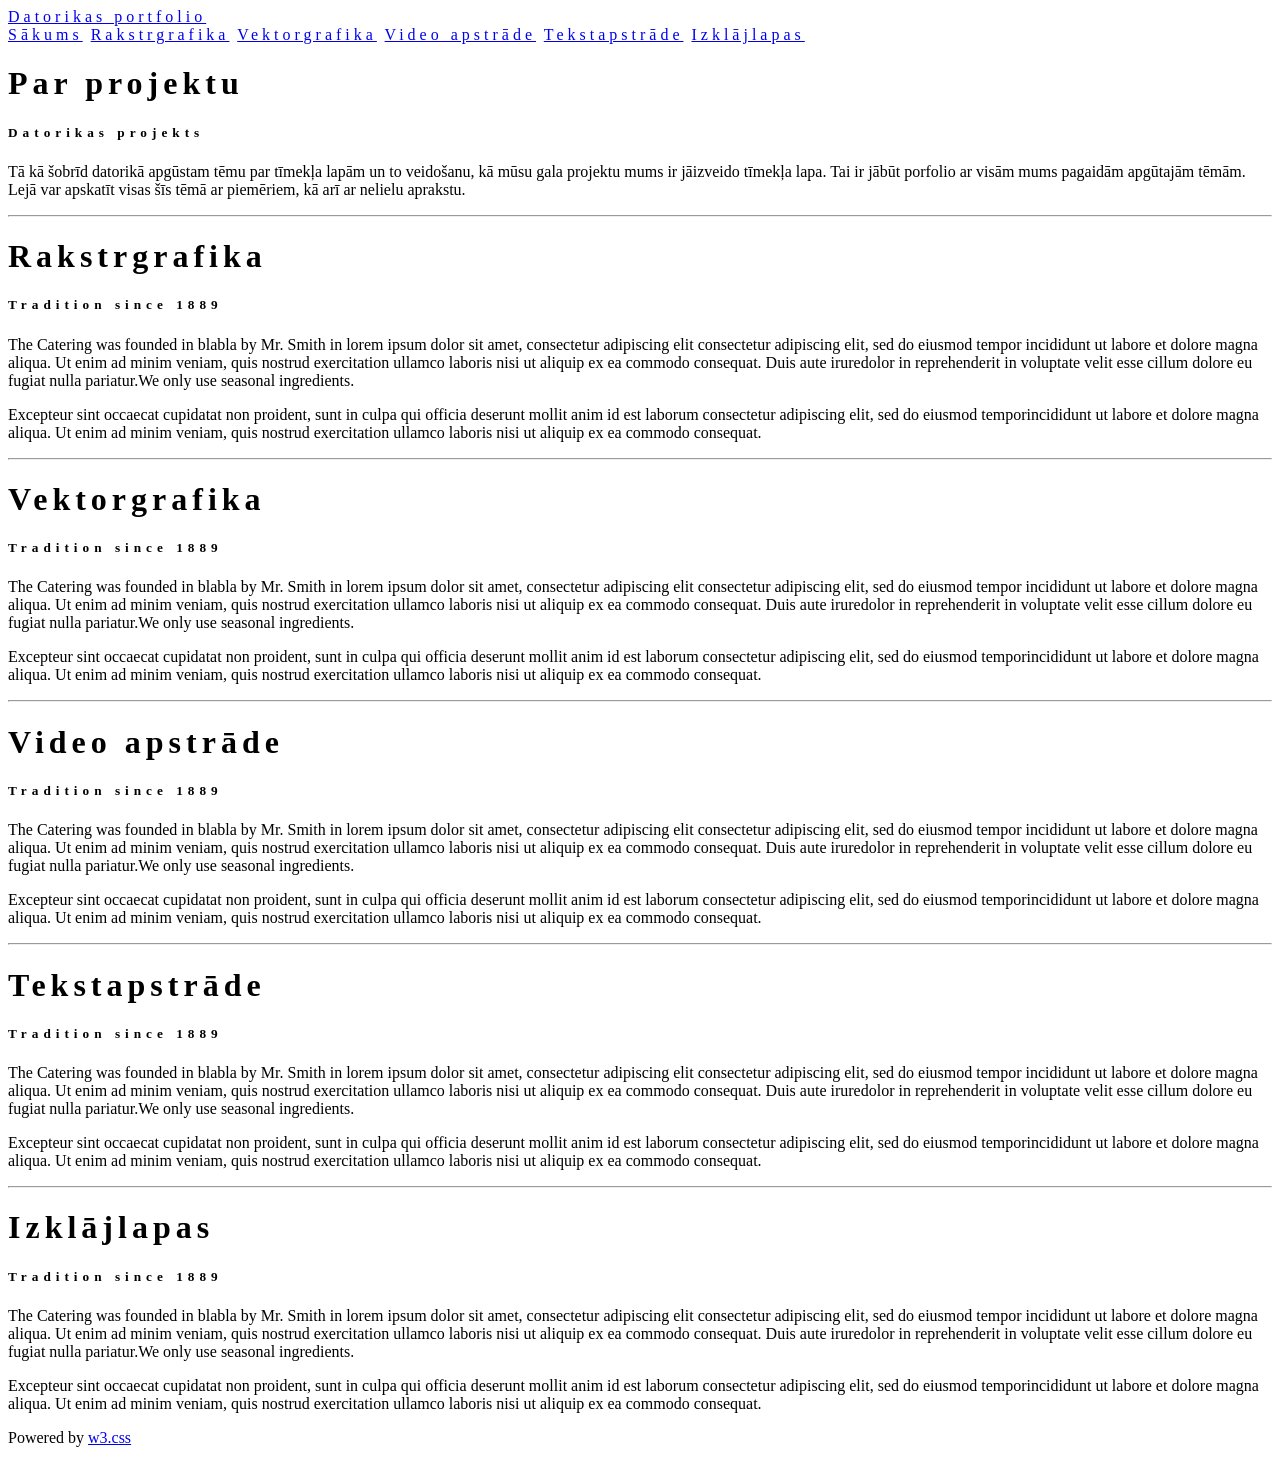
==== index.html @ 7ca9995e "" ====
<!DOCTYPE html>
<!--
Click nbfs://nbhost/SystemFileSystem/Templates/Licenses/license-default.txt to change this license
Click nbfs://nbhost/SystemFileSystem/Templates/Other/html.html to edit this template
-->
<html>
    <head>
        <title>Portfolio</title>
        <meta charset="UTF-8">
        <meta name="viewport" content="width=device-width, initial-scale=1.0">
        <style>
body {font-family: "Times New Roman", Georgia, Serif;}
h1, h2, h3, h4, h5, h6 {
  font-family: "Playfair Display";
  letter-spacing: 5px;
}
</style>

    </head>
    <body>
<!-- Navbar (sit on top) -->
<div class="w3-top">
  <div class="w3-bar w3-white w3-padding w3-card" style="letter-spacing:4px;">
    <a href="#home" class="w3-bar-item w3-button">Datorikas portfolio</a>
    <!-- Right-sided navbar links. Hide them on small screens -->
    <div class="w3-right w3-hide-small">
      <a href="#home" class="w3-bar-item w3-button">Sākums</a>
      <a href="#rakst" class="w3-bar-item w3-button">Rakstrgrafika</a>
      <a href="#vekt" class="w3-bar-item w3-button">Vektorgrafika</a>
      <a href="#video" class="w3-bar-item w3-button">Video apstrāde</a>
      <a href="#tekst" class="w3-bar-item w3-button">Tekstapstrāde</a>
      <a href="#izklaj" class="w3-bar-item w3-button">Izklājlapas</a>
    </div>
  </div>
</div>

<!-- Header -->
<header class="w3-display-container w3-content w3-wide" style="max-width:1600px;min-width:500px" id="home">
  <a class="w3-image" href="bildes/titulbilde.webp" alt="titulbilde" width="1600" height="800"></a>
  <div class="w3-display-bottomleft w3-padding-large w3-opacity">
  </div>
</header>

<!-- Sākuma content -->
<div class="w3-row w3-padding-64" id="home">
    </div><div class="w3-col m6 w3-padding-large">
      <h1 class="w3-center">Par projektu</h1>
      <h5 class="w3-center">Datorikas projekts</h5>
      <p class="w3-large">Tā kā šobrīd datorikā apgūstam tēmu par tīmekļa lapām un to veidošanu, kā mūsu gala projektu mums ir jāizveido tīmekļa lapa. Tai ir jābūt porfolio ar visām mums pagaidām apgūtajām tēmām. Lejā var apskatīt visas šīs tēmā ar piemēriem, kā arī ar nelielu aprakstu.</p>
    </div>
  <hr>
  
  <!-- Rakstrgrafikas Section -->
  <div class="w3-row w3-padding-64" id="rakst">
    </div><div class="w3-col m6 w3-padding-large">
      <h1 class="w3-center">Rakstrgrafika</h1>
      <h5 class="w3-center">Tradition since 1889</h5>
      <p class="w3-large">The Catering was founded in blabla by Mr. Smith in lorem ipsum dolor sit amet, consectetur adipiscing elit consectetur adipiscing elit, sed do eiusmod tempor incididunt ut labore et dolore magna aliqua. Ut enim ad minim veniam, quis nostrud exercitation ullamco laboris nisi ut aliquip ex ea commodo consequat. Duis aute iruredolor in reprehenderit in voluptate velit esse cillum dolore eu fugiat nulla pariatur.We only use <span class="w3-tag w3-light-grey">seasonal</span> ingredients.</p>
      <p class="w3-large w3-text-grey w3-hide-medium">Excepteur sint occaecat cupidatat non proident, sunt in culpa qui officia deserunt mollit anim id est laborum consectetur adipiscing elit, sed do eiusmod temporincididunt ut labore et dolore magna aliqua. Ut enim ad minim veniam, quis nostrud exercitation ullamco laboris nisi ut aliquip ex ea commodo consequat.</p>
    </div>
  </div>

  <hr>

  <!-- Vektorgrafikas Section -->
  <div class="w3-container w3-padding-64" id="vekt">
    </div><div class="w3-col m6 w3-padding-large">
      <h1 class="w3-center">Vektorgrafika</h1>
      <h5 class="w3-center">Tradition since 1889</h5>
      <p class="w3-large">The Catering was founded in blabla by Mr. Smith in lorem ipsum dolor sit amet, consectetur adipiscing elit consectetur adipiscing elit, sed do eiusmod tempor incididunt ut labore et dolore magna aliqua. Ut enim ad minim veniam, quis nostrud exercitation ullamco laboris nisi ut aliquip ex ea commodo consequat. Duis aute iruredolor in reprehenderit in voluptate velit esse cillum dolore eu fugiat nulla pariatur.We only use <span class="w3-tag w3-light-grey">seasonal</span> ingredients.</p>
      <p class="w3-large w3-text-grey w3-hide-medium">Excepteur sint occaecat cupidatat non proident, sunt in culpa qui officia deserunt mollit anim id est laborum consectetur adipiscing elit, sed do eiusmod temporincididunt ut labore et dolore magna aliqua. Ut enim ad minim veniam, quis nostrud exercitation ullamco laboris nisi ut aliquip ex ea commodo consequat.</p>
    </div>
  </div>
    <hr>

  
  <!-- Video apstrādes Section -->
  <div class="w3-container w3-padding-64" id="video">
    </div><div class="w3-col m6 w3-padding-large">
      <h1 class="w3-center">Video apstrāde</h1>
      <h5 class="w3-center">Tradition since 1889</h5>
      <p class="w3-large">The Catering was founded in blabla by Mr. Smith in lorem ipsum dolor sit amet, consectetur adipiscing elit consectetur adipiscing elit, sed do eiusmod tempor incididunt ut labore et dolore magna aliqua. Ut enim ad minim veniam, quis nostrud exercitation ullamco laboris nisi ut aliquip ex ea commodo consequat. Duis aute iruredolor in reprehenderit in voluptate velit esse cillum dolore eu fugiat nulla pariatur.We only use <span class="w3-tag w3-light-grey">seasonal</span> ingredients.</p>
      <p class="w3-large w3-text-grey w3-hide-medium">Excepteur sint occaecat cupidatat non proident, sunt in culpa qui officia deserunt mollit anim id est laborum consectetur adipiscing elit, sed do eiusmod temporincididunt ut labore et dolore magna aliqua. Ut enim ad minim veniam, quis nostrud exercitation ullamco laboris nisi ut aliquip ex ea commodo consequat.</p>
    </div>
  </div>
    <hr>

  
  <!-- Tekstapstrādes Section -->
  <div class="w3-container w3-padding-64" id="tekst">
    </div><div class="w3-col m6 w3-padding-large">
      <h1 class="w3-center">Tekstapstrāde</h1>
      <h5 class="w3-center">Tradition since 1889</h5>
      <p class="w3-large">The Catering was founded in blabla by Mr. Smith in lorem ipsum dolor sit amet, consectetur adipiscing elit consectetur adipiscing elit, sed do eiusmod tempor incididunt ut labore et dolore magna aliqua. Ut enim ad minim veniam, quis nostrud exercitation ullamco laboris nisi ut aliquip ex ea commodo consequat. Duis aute iruredolor in reprehenderit in voluptate velit esse cillum dolore eu fugiat nulla pariatur.We only use <span class="w3-tag w3-light-grey">seasonal</span> ingredients.</p>
      <p class="w3-large w3-text-grey w3-hide-medium">Excepteur sint occaecat cupidatat non proident, sunt in culpa qui officia deserunt mollit anim id est laborum consectetur adipiscing elit, sed do eiusmod temporincididunt ut labore et dolore magna aliqua. Ut enim ad minim veniam, quis nostrud exercitation ullamco laboris nisi ut aliquip ex ea commodo consequat.</p>
    </div>
  </div>
    <hr>

  
  <!-- Izklājlapas Section -->
  <div class="w3-container w3-padding-64" id="izklaj">
    </div><div class="w3-col m6 w3-padding-large">
      <h1 class="w3-center">Izklājlapas</h1>
      <h5 class="w3-center">Tradition since 1889</h5>
      <p class="w3-large">The Catering was founded in blabla by Mr. Smith in lorem ipsum dolor sit amet, consectetur adipiscing elit consectetur adipiscing elit, sed do eiusmod tempor incididunt ut labore et dolore magna aliqua. Ut enim ad minim veniam, quis nostrud exercitation ullamco laboris nisi ut aliquip ex ea commodo consequat. Duis aute iruredolor in reprehenderit in voluptate velit esse cillum dolore eu fugiat nulla pariatur.We only use <span class="w3-tag w3-light-grey">seasonal</span> ingredients.</p>
      <p class="w3-large w3-text-grey w3-hide-medium">Excepteur sint occaecat cupidatat non proident, sunt in culpa qui officia deserunt mollit anim id est laborum consectetur adipiscing elit, sed do eiusmod temporincididunt ut labore et dolore magna aliqua. Ut enim ad minim veniam, quis nostrud exercitation ullamco laboris nisi ut aliquip ex ea commodo consequat.</p>
    </div>
  </div>
  
<!-- End page content -->
</div>

<!-- Footer -->
<footer class="w3-center w3-light-grey w3-padding-32">
  <p>Powered by <a href="https://www.w3schools.com/w3css/default.asp" title="W3.CSS" target="_blank" class="w3-hover-text-green">w3.css</a></p>
</footer>
    </body>
</html>
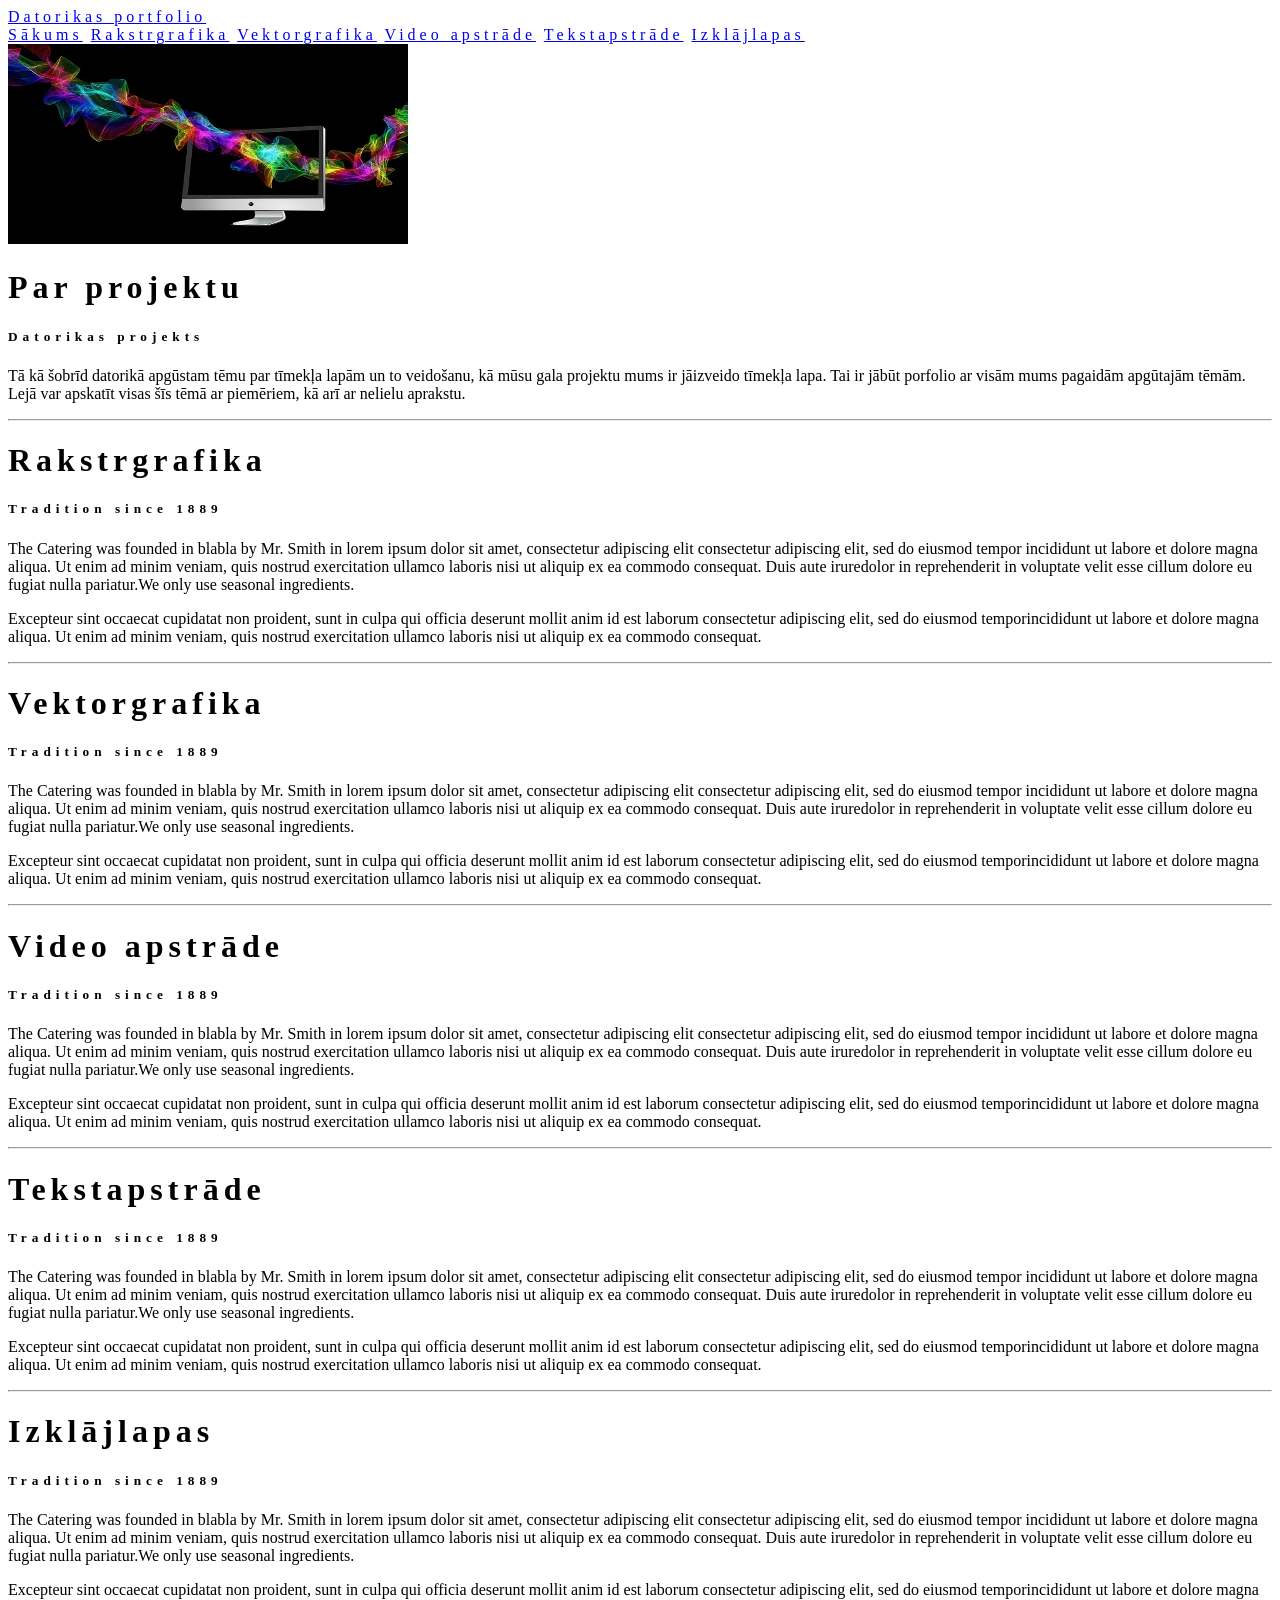
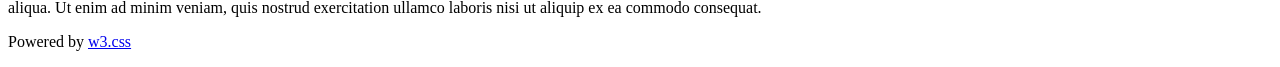
==== commit 87ce4c7f: "Update index.html" ====
--- a/index.html
+++ b/index.html
@@ -36,7 +36,7 @@
 
 <!-- Header -->
 <header class="w3-display-container w3-content w3-wide" style="max-width:1600px;min-width:500px" id="home">
-  <a class="w3-image" href="bildes/titulbilde.webp" alt="titulbilde" width="1600" height="800"></a>
+  <img class="w3-image" src="bildes/titulbilde.webp" alt="titulbilde" width="400" height="200">
   <div class="w3-display-bottomleft w3-padding-large w3-opacity">
   </div>
 </header>
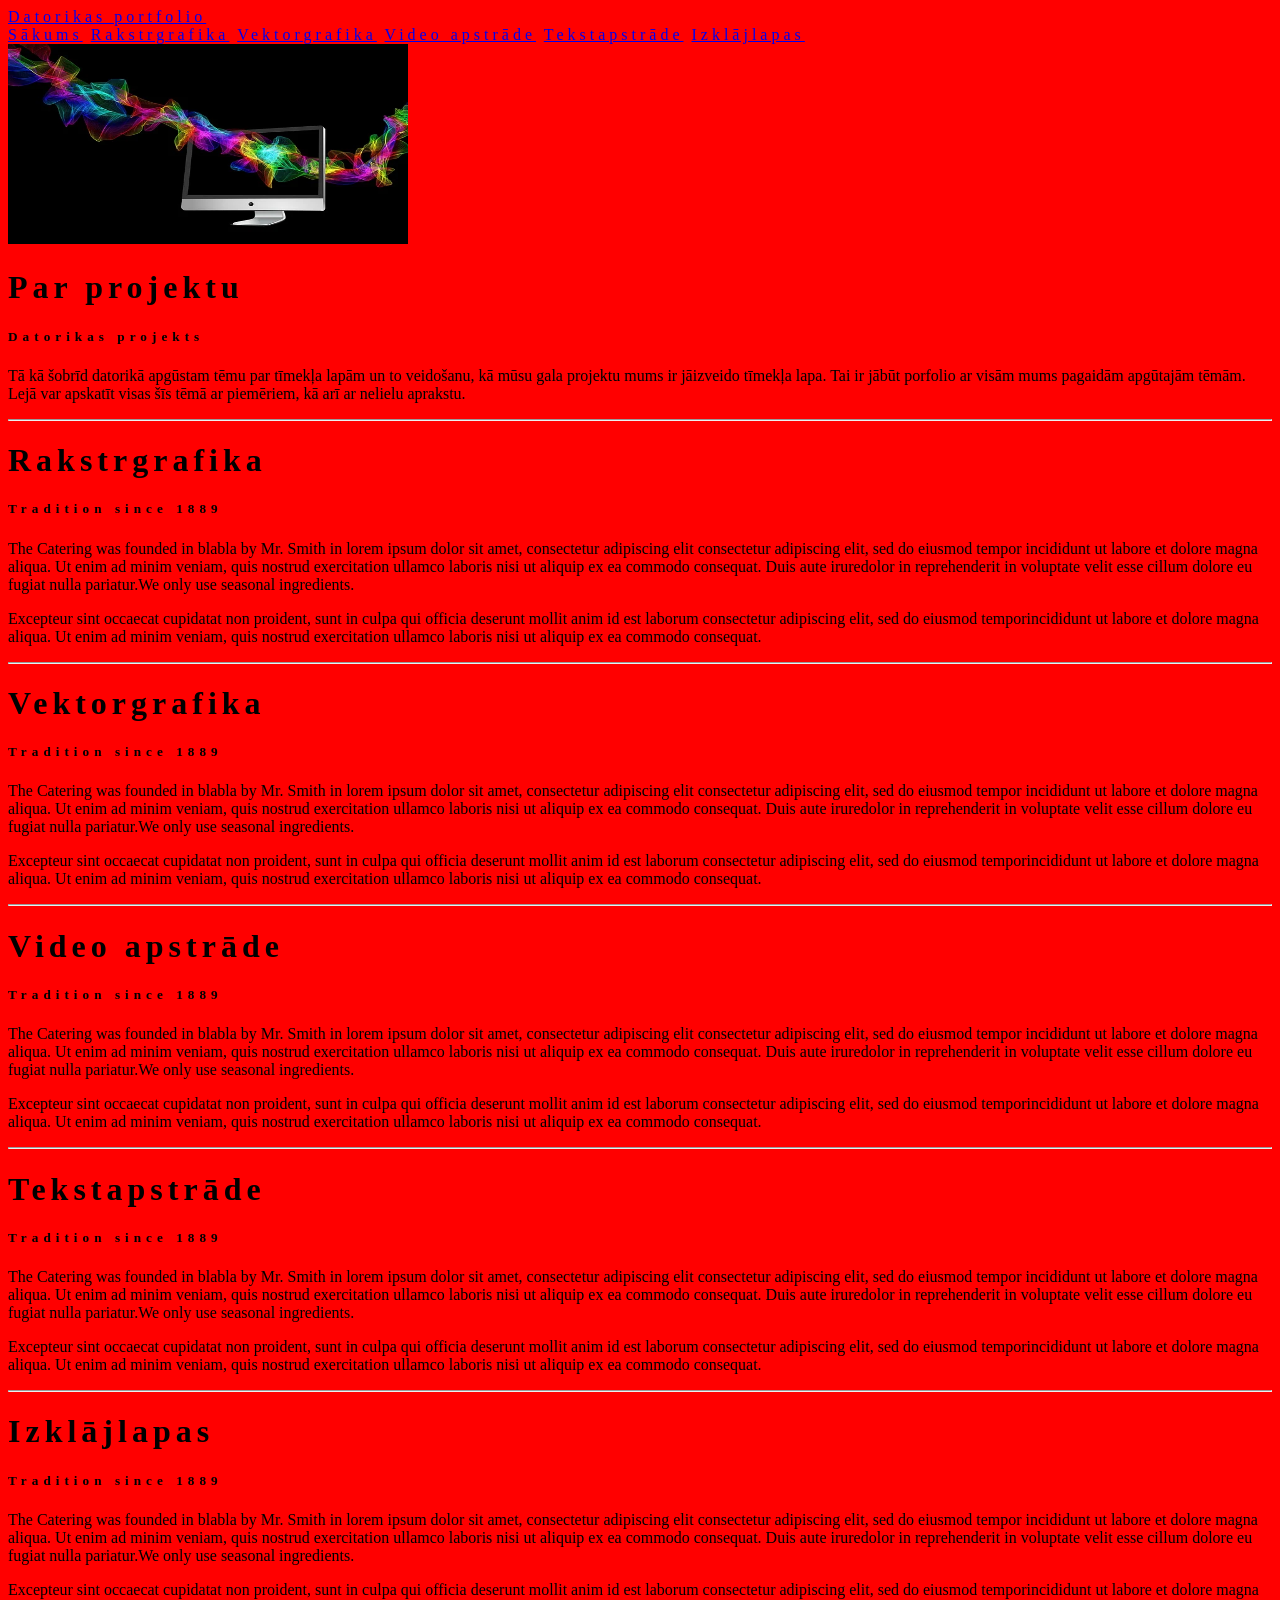
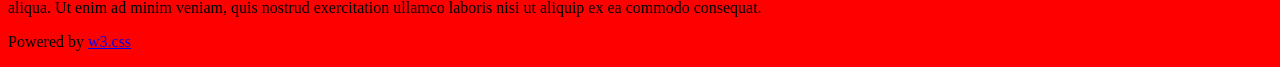
==== commit efe268a8: "Update index.html" ====
--- a/index.html
+++ b/index.html
@@ -8,6 +8,7 @@
         <title>Portfolio</title>
         <meta charset="UTF-8">
         <meta name="viewport" content="width=device-width, initial-scale=1.0">
+        <link rel="stylesheet" href="styles.css">
         <style>
 body {font-family: "Times New Roman", Georgia, Serif;}
 h1, h2, h3, h4, h5, h6 {
--- a/styles.css
+++ b/styles.css
@@ -0,0 +1,3 @@
+body {
+  background: red;
+}
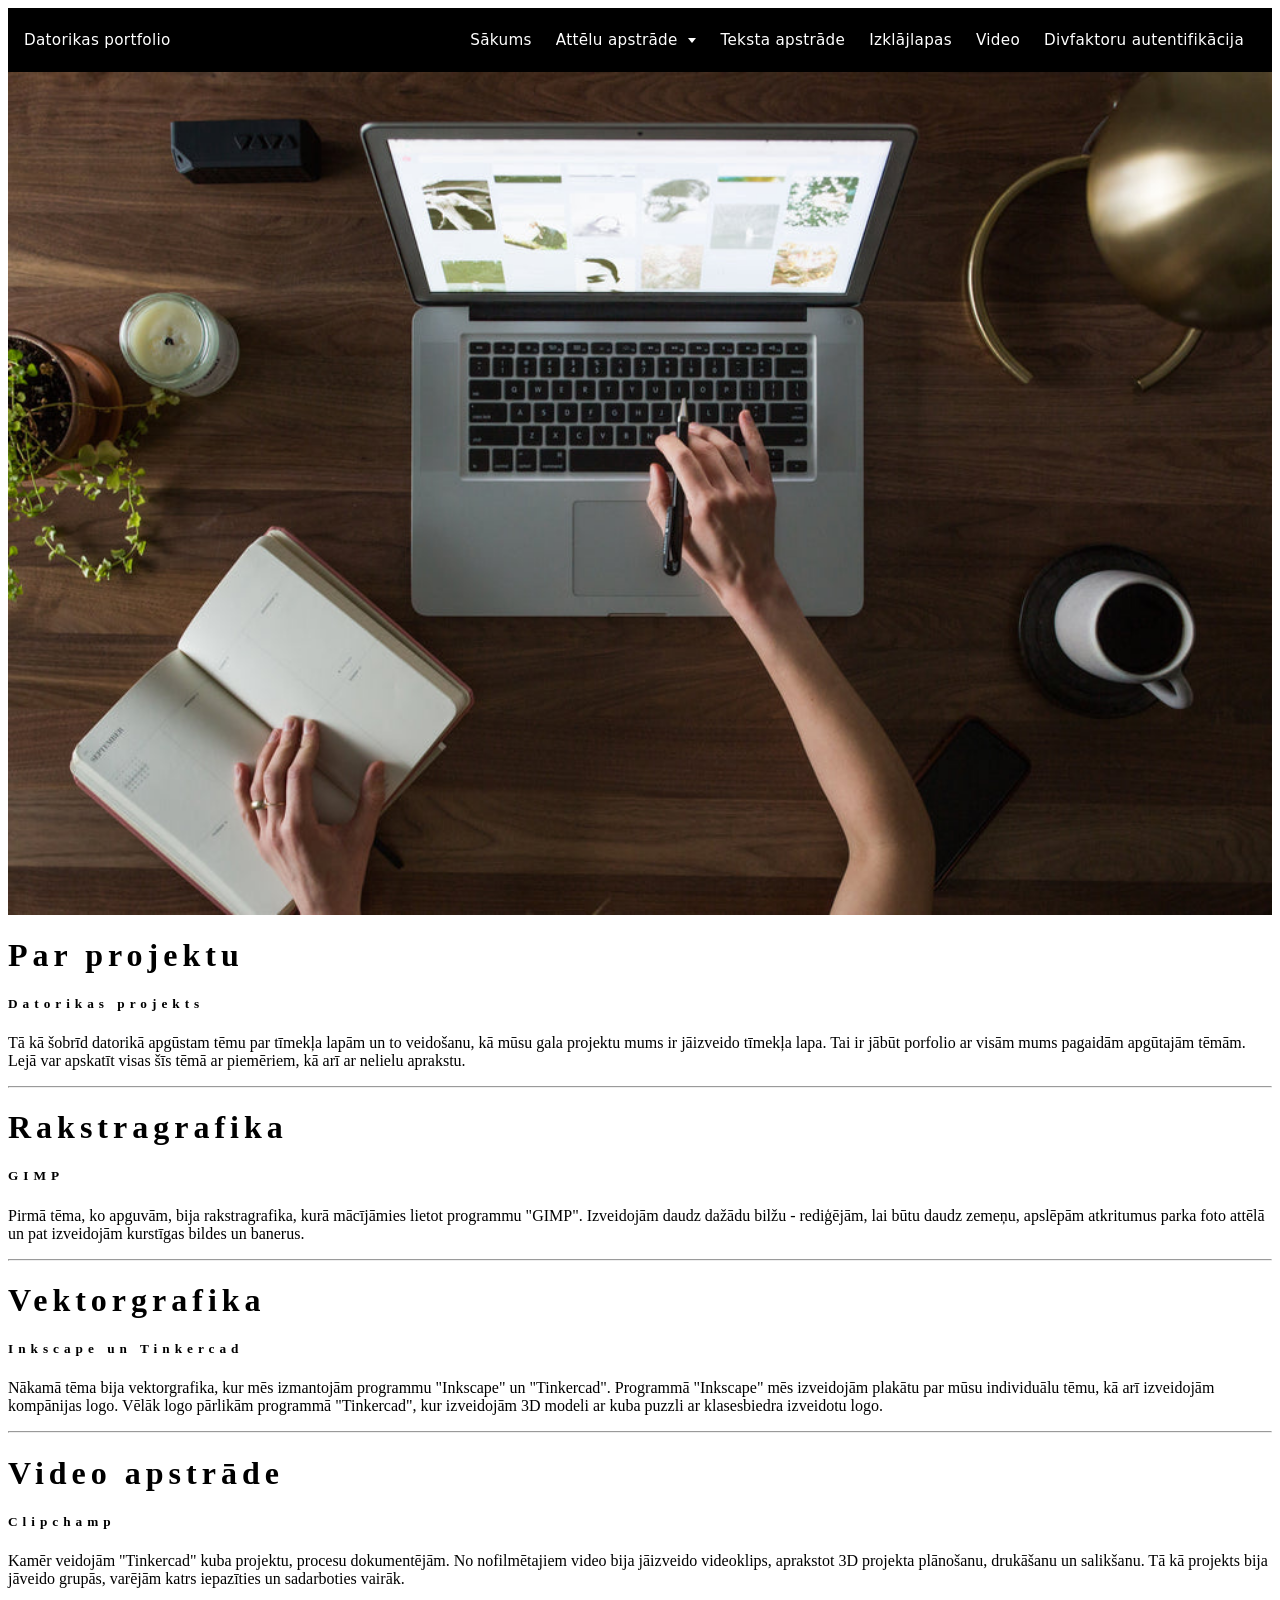
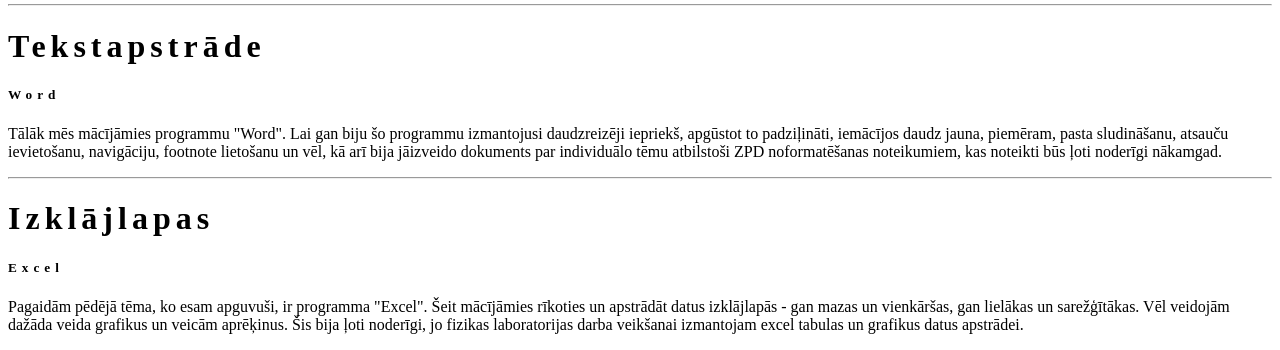
==== commit be42a9df: "navigations" ====
--- a/index.html
+++ b/index.html
@@ -1,120 +1,110 @@
-<!DOCTYPE html>
-<!--
-Click nbfs://nbhost/SystemFileSystem/Templates/Licenses/license-default.txt to change this license
-Click nbfs://nbhost/SystemFileSystem/Templates/Other/html.html to edit this template
--->
-<html>
-    <head>
-        <title>Portfolio</title>
-        <meta charset="UTF-8">
-        <meta name="viewport" content="width=device-width, initial-scale=1.0">
-        <link rel="stylesheet" href="styles.css">
-        <style>
-body {font-family: "Times New Roman", Georgia, Serif;}
-h1, h2, h3, h4, h5, h6 {
-  font-family: "Playfair Display";
-  letter-spacing: 5px;
-}
-</style>
-
-    </head>
-    <body>
-<!-- Navbar (sit on top) -->
-<div class="w3-top">
-  <div class="w3-bar w3-white w3-padding w3-card" style="letter-spacing:4px;">
-    <a href="#home" class="w3-bar-item w3-button">Datorikas portfolio</a>
-    <!-- Right-sided navbar links. Hide them on small screens -->
-    <div class="w3-right w3-hide-small">
-      <a href="#home" class="w3-bar-item w3-button">Sākums</a>
-      <a href="#rakst" class="w3-bar-item w3-button">Rakstrgrafika</a>
-      <a href="#vekt" class="w3-bar-item w3-button">Vektorgrafika</a>
-      <a href="#video" class="w3-bar-item w3-button">Video apstrāde</a>
-      <a href="#tekst" class="w3-bar-item w3-button">Tekstapstrāde</a>
-      <a href="#izklaj" class="w3-bar-item w3-button">Izklājlapas</a>
-    </div>
-  </div>
-</div>
-
-<!-- Header -->
-<header class="w3-display-container w3-content w3-wide" style="max-width:1600px;min-width:500px" id="home">
-  <img class="w3-image" src="bildes/titulbilde.webp" alt="titulbilde" width="400" height="200">
-  <div class="w3-display-bottomleft w3-padding-large w3-opacity">
-  </div>
-</header>
-
-<!-- Sākuma content -->
-<div class="w3-row w3-padding-64" id="home">
-    </div><div class="w3-col m6 w3-padding-large">
-      <h1 class="w3-center">Par projektu</h1>
-      <h5 class="w3-center">Datorikas projekts</h5>
-      <p class="w3-large">Tā kā šobrīd datorikā apgūstam tēmu par tīmekļa lapām un to veidošanu, kā mūsu gala projektu mums ir jāizveido tīmekļa lapa. Tai ir jābūt porfolio ar visām mums pagaidām apgūtajām tēmām. Lejā var apskatīt visas šīs tēmā ar piemēriem, kā arī ar nelielu aprakstu.</p>
-    </div>
-  <hr>
-  
-  <!-- Rakstrgrafikas Section -->
-  <div class="w3-row w3-padding-64" id="rakst">
-    </div><div class="w3-col m6 w3-padding-large">
-      <h1 class="w3-center">Rakstrgrafika</h1>
-      <h5 class="w3-center">Tradition since 1889</h5>
-      <p class="w3-large">The Catering was founded in blabla by Mr. Smith in lorem ipsum dolor sit amet, consectetur adipiscing elit consectetur adipiscing elit, sed do eiusmod tempor incididunt ut labore et dolore magna aliqua. Ut enim ad minim veniam, quis nostrud exercitation ullamco laboris nisi ut aliquip ex ea commodo consequat. Duis aute iruredolor in reprehenderit in voluptate velit esse cillum dolore eu fugiat nulla pariatur.We only use <span class="w3-tag w3-light-grey">seasonal</span> ingredients.</p>
-      <p class="w3-large w3-text-grey w3-hide-medium">Excepteur sint occaecat cupidatat non proident, sunt in culpa qui officia deserunt mollit anim id est laborum consectetur adipiscing elit, sed do eiusmod temporincididunt ut labore et dolore magna aliqua. Ut enim ad minim veniam, quis nostrud exercitation ullamco laboris nisi ut aliquip ex ea commodo consequat.</p>
-    </div>
-  </div>
-
-  <hr>
-
-  <!-- Vektorgrafikas Section -->
-  <div class="w3-container w3-padding-64" id="vekt">
-    </div><div class="w3-col m6 w3-padding-large">
-      <h1 class="w3-center">Vektorgrafika</h1>
-      <h5 class="w3-center">Tradition since 1889</h5>
-      <p class="w3-large">The Catering was founded in blabla by Mr. Smith in lorem ipsum dolor sit amet, consectetur adipiscing elit consectetur adipiscing elit, sed do eiusmod tempor incididunt ut labore et dolore magna aliqua. Ut enim ad minim veniam, quis nostrud exercitation ullamco laboris nisi ut aliquip ex ea commodo consequat. Duis aute iruredolor in reprehenderit in voluptate velit esse cillum dolore eu fugiat nulla pariatur.We only use <span class="w3-tag w3-light-grey">seasonal</span> ingredients.</p>
-      <p class="w3-large w3-text-grey w3-hide-medium">Excepteur sint occaecat cupidatat non proident, sunt in culpa qui officia deserunt mollit anim id est laborum consectetur adipiscing elit, sed do eiusmod temporincididunt ut labore et dolore magna aliqua. Ut enim ad minim veniam, quis nostrud exercitation ullamco laboris nisi ut aliquip ex ea commodo consequat.</p>
-    </div>
-  </div>
-    <hr>
-
-  
-  <!-- Video apstrādes Section -->
-  <div class="w3-container w3-padding-64" id="video">
-    </div><div class="w3-col m6 w3-padding-large">
-      <h1 class="w3-center">Video apstrāde</h1>
-      <h5 class="w3-center">Tradition since 1889</h5>
-      <p class="w3-large">The Catering was founded in blabla by Mr. Smith in lorem ipsum dolor sit amet, consectetur adipiscing elit consectetur adipiscing elit, sed do eiusmod tempor incididunt ut labore et dolore magna aliqua. Ut enim ad minim veniam, quis nostrud exercitation ullamco laboris nisi ut aliquip ex ea commodo consequat. Duis aute iruredolor in reprehenderit in voluptate velit esse cillum dolore eu fugiat nulla pariatur.We only use <span class="w3-tag w3-light-grey">seasonal</span> ingredients.</p>
-      <p class="w3-large w3-text-grey w3-hide-medium">Excepteur sint occaecat cupidatat non proident, sunt in culpa qui officia deserunt mollit anim id est laborum consectetur adipiscing elit, sed do eiusmod temporincididunt ut labore et dolore magna aliqua. Ut enim ad minim veniam, quis nostrud exercitation ullamco laboris nisi ut aliquip ex ea commodo consequat.</p>
-    </div>
-  </div>
-    <hr>
-
-  
-  <!-- Tekstapstrādes Section -->
-  <div class="w3-container w3-padding-64" id="tekst">
-    </div><div class="w3-col m6 w3-padding-large">
-      <h1 class="w3-center">Tekstapstrāde</h1>
-      <h5 class="w3-center">Tradition since 1889</h5>
-      <p class="w3-large">The Catering was founded in blabla by Mr. Smith in lorem ipsum dolor sit amet, consectetur adipiscing elit consectetur adipiscing elit, sed do eiusmod tempor incididunt ut labore et dolore magna aliqua. Ut enim ad minim veniam, quis nostrud exercitation ullamco laboris nisi ut aliquip ex ea commodo consequat. Duis aute iruredolor in reprehenderit in voluptate velit esse cillum dolore eu fugiat nulla pariatur.We only use <span class="w3-tag w3-light-grey">seasonal</span> ingredients.</p>
-      <p class="w3-large w3-text-grey w3-hide-medium">Excepteur sint occaecat cupidatat non proident, sunt in culpa qui officia deserunt mollit anim id est laborum consectetur adipiscing elit, sed do eiusmod temporincididunt ut labore et dolore magna aliqua. Ut enim ad minim veniam, quis nostrud exercitation ullamco laboris nisi ut aliquip ex ea commodo consequat.</p>
-    </div>
-  </div>
-    <hr>
-
-  
-  <!-- Izklājlapas Section -->
-  <div class="w3-container w3-padding-64" id="izklaj">
-    </div><div class="w3-col m6 w3-padding-large">
-      <h1 class="w3-center">Izklājlapas</h1>
-      <h5 class="w3-center">Tradition since 1889</h5>
-      <p class="w3-large">The Catering was founded in blabla by Mr. Smith in lorem ipsum dolor sit amet, consectetur adipiscing elit consectetur adipiscing elit, sed do eiusmod tempor incididunt ut labore et dolore magna aliqua. Ut enim ad minim veniam, quis nostrud exercitation ullamco laboris nisi ut aliquip ex ea commodo consequat. Duis aute iruredolor in reprehenderit in voluptate velit esse cillum dolore eu fugiat nulla pariatur.We only use <span class="w3-tag w3-light-grey">seasonal</span> ingredients.</p>
-      <p class="w3-large w3-text-grey w3-hide-medium">Excepteur sint occaecat cupidatat non proident, sunt in culpa qui officia deserunt mollit anim id est laborum consectetur adipiscing elit, sed do eiusmod temporincididunt ut labore et dolore magna aliqua. Ut enim ad minim veniam, quis nostrud exercitation ullamco laboris nisi ut aliquip ex ea commodo consequat.</p>
-    </div>
-  </div>
-  
-<!-- End page content -->
-</div>
-
-<!-- Footer -->
-<footer class="w3-center w3-light-grey w3-padding-32">
-  <p>Powered by <a href="https://www.w3schools.com/w3css/default.asp" title="W3.CSS" target="_blank" class="w3-hover-text-green">w3.css</a></p>
-</footer>
-    </body>
-</html>
+<!DOCTYPE html>
+<!--
+Click nbfs://nbhost/SystemFileSystem/Templates/Licenses/license-default.txt to change this license
+Click nbfs://nbhost/SystemFileSystem/Templates/Other/html.html to edit this template
+-->
+<html>
+    <head>
+        <title>Portfolio</title>
+        <meta charset="UTF-8">
+        <meta name="viewport" content="width=device-width, initial-scale=1.0">
+        <link rel="stylesheet" href="mansStils.css">
+        <style>
+body {font-family: "Times New Roman", Georgia, Serif;}
+h1, h2, h3, h4, h5, h6 {
+  font-family: "Playfair Display";
+  letter-spacing: 5px;
+}
+</style>
+
+    </head>
+    <body>
+<div class="site-nav">
+  <span class="site-nav__brand">Datorikas portfolio</span>
+  <nav class="site-nav__menu" aria-label="Galvenā navigācija">
+  <ul class="site-nav__list">
+    <li><a href="#home">Sākums</a></li>
+    <li class="site-nav__dropdown">
+      <button type="button" class="site-nav__trigger" aria-expanded="false" aria-haspopup="true" aria-controls="nav-attelu">
+        Attēlu apstrāde <span class="site-nav__caret" aria-hidden="true"></span>
+      </button>
+      <ul class="site-nav__sub" id="nav-attelu" role="menu">
+        <li role="none"><a href="#rakst" role="menuitem">Rastrgrafika</a></li>
+        <li role="none"><a href="#vekt" role="menuitem">Vektorgrafika</a></li>
+      </ul>
+    </li>
+    <li><a href="#tekst">Teksta apstrāde</a></li>
+    <li><a href="#izklaj">Izklājlapas</a></li>
+    <li><a href="#video">Video</a></li>
+    <li><a href="otrais.html">Divfaktoru autentifikācija</a></li>
+  </ul>
+  </nav>
+</div>
+
+<!-- Header -->
+<header class="w3-display-container w3-content w3-wide" style="max-width:1600px;min-width:500px" id="home">
+  <img src="Images/titulbilde2.jpg" alt="titulbilde" class="hero-img">
+  <div class="w3-display-bottomleft w3-padding-large w3-opacity">
+  </div>
+</header>
+
+<!-- Sākuma content -->
+<div class="w3-row w3-padding-64" id="home">
+    </div><div class="w3-col m6 w3-padding-large">
+      <h1 class="w3-center">Par projektu</h1>
+      <h5 class="w3-center">Datorikas projekts</h5>
+      <p class="w3-large">Tā kā šobrīd datorikā apgūstam tēmu par tīmekļa lapām un to veidošanu, kā mūsu gala projektu mums ir jāizveido tīmekļa lapa. Tai ir jābūt porfolio ar visām mums pagaidām apgūtajām tēmām. Lejā var apskatīt visas šīs tēmā ar piemēriem, kā arī ar nelielu aprakstu.</p>
+    </div>
+  <hr>
+  
+  <!-- Rakstrgrafikas Section -->
+  <div class="w3-row w3-padding-64" id="rakst">
+    </div><div class="w3-col m6 w3-padding-large">
+      <h1 class="w3-center">Rakstragrafika</h1>
+      <h5 class="w3-center">GIMP</h5>
+      <p class="w3-large">Pirmā tēma, ko apguvām, bija rakstragrafika, kurā mācījāmies lietot programmu "GIMP". Izveidojām daudz dažādu bilžu - rediģējām, lai būtu daudz zemeņu, apslēpām atkritumus parka foto attēlā un pat izveidojām kurstīgas bildes un banerus.</p>
+    </div>
+  <hr>
+
+  <!-- Vektorgrafikas Section -->
+  <div class="w3-container w3-padding-64" id="vekt">
+    </div><div class="w3-col m6 w3-padding-large">
+      <h1 class="w3-center">Vektorgrafika</h1>
+      <h5 class="w3-center">Inkscape un Tinkercad</h5>
+      <p class="w3-large">Nākamā tēma bija vektorgrafika, kur mēs izmantojām programmu "Inkscape" un "Tinkercad". Programmā "Inkscape" mēs izveidojām plakātu par mūsu individuālu tēmu, kā arī izveidojām kompānijas logo. Vēlāk logo pārlikām programmā "Tinkercad", kur izveidojām 3D modeli ar kuba puzzli ar klasesbiedra izveidotu logo.</p>
+    </div>
+    <hr>
+
+  <!-- Video apstrādes Section -->
+  <div class="w3-container w3-padding-64" id="video">
+    </div><div class="w3-col m6 w3-padding-large">
+      <h1 class="w3-center">Video apstrāde</h1>
+      <h5 class="w3-center">Clipchamp</h5>
+      <p class="w3-large">Kamēr veidojām "Tinkercad" kuba projektu, procesu dokumentējām. No nofilmētajiem video bija jāizveido videoklips, aprakstot 3D projekta plānošanu, drukāšanu un salikšanu. Tā kā projekts bija jāveido grupās, varējām katrs iepazīties un sadarboties vairāk.</p>
+    </div>
+    <hr>
+
+  
+  <!-- Tekstapstrādes Section -->
+  <div class="w3-container w3-padding-64" id="tekst">
+    </div><div class="w3-col m6 w3-padding-large">
+      <h1 class="w3-center">Tekstapstrāde</h1>
+      <h5 class="w3-center">Word</h5>
+      <p class="w3-large">Tālāk mēs mācījāmies programmu "Word". Lai gan biju šo programmu izmantojusi daudzreizēji iepriekš, apgūstot to padziļināti, iemācījos daudz jauna, piemēram, pasta sludināšanu, atsauču ievietošanu, navigāciju, footnote lietošanu un vēl, kā arī bija jāizveido dokuments par individuālo tēmu atbilstoši ZPD noformatēšanas noteikumiem, kas noteikti būs ļoti noderīgi nākamgad.</p>
+    </div>
+    <hr>
+
+  
+  <!-- Izklājlapas Section -->
+  <div class="w3-container w3-padding-64" id="izklaj">
+    </div><div class="w3-col m6 w3-padding-large">
+      <h1 class="w3-center">Izklājlapas</h1>
+      <h5 class="w3-center">Excel</h5>
+      <p class="w3-large">Pagaidām pēdējā tēma, ko esam apguvuši, ir programma "Excel". Šeit mācījāmies rīkoties un apstrādāt datus izklājlapās - gan mazas un vienkāršas, gan lielākas un sarežģītākas. Vēl veidojām dažāda veida grafikus un veicām aprēķinus. Šis bija ļoti noderīgi, jo fizikas laboratorijas darba veikšanai izmantojam excel tabulas un grafikus datus apstrādei.</p>
+    </div>
+  
+<!-- Footer -->
+<footer class="w3-center w3-light-grey w3-padding-32">
+</footer>
+    </body>
+</html>
--- a/mansStils.css
+++ b/mansStils.css
@@ -0,0 +1,119 @@
+body {
+  background: white;
+}
+
+.hero-img {
+  width: 100%;
+  height: auto;
+  display: block;
+}
+
+/* ——— vienkārša melnā josla ar izkrītošo izvēlni ——— */
+.site-nav {
+  position: sticky;
+  top: 0;
+  z-index: 100;
+  display: flex;
+  flex-wrap: wrap;
+  align-items: center;
+  gap: 0.5rem 1.5rem;
+  min-height: 3rem;
+  padding: 0.5rem 1rem;
+  background: #000;
+  font-family: system-ui, -apple-system, "Segoe UI", sans-serif;
+  font-size: 0.95rem;
+  letter-spacing: 0.02em;
+}
+
+.site-nav__brand {
+  color: #fff;
+  margin-right: auto;
+}
+
+.site-nav__menu {
+  display: contents;
+}
+
+.site-nav__list {
+  display: flex;
+  flex-wrap: wrap;
+  align-items: center;
+  gap: 0;
+  margin: 0;
+  padding: 0;
+  list-style: none;
+}
+
+.site-nav__list > li > a,
+.site-nav__trigger {
+  display: inline-block;
+  padding: 0.5rem 0.75rem;
+  color: #fff;
+  text-decoration: none;
+  background: none;
+  border: none;
+  font: inherit;
+  letter-spacing: inherit;
+  cursor: pointer;
+}
+
+.site-nav__list > li > a:hover,
+.site-nav__list > li > a:focus-visible,
+.site-nav__trigger:hover,
+.site-nav__trigger:focus-visible {
+  background: #c0c0c0;
+  color: #000;
+  outline: none;
+}
+
+.site-nav__caret {
+  display: inline-block;
+  width: 0;
+  height: 0;
+  margin-left: 0.35rem;
+  vertical-align: middle;
+  border-left: 4px solid transparent;
+  border-right: 4px solid transparent;
+  border-top: 5px solid currentColor;
+}
+
+.site-nav__dropdown {
+  position: relative;
+}
+
+.site-nav__sub {
+  display: none;
+  position: absolute;
+  left: 0;
+  top: 100%;
+  min-width: 11rem;
+  margin: 0;
+  padding: 0.25rem 0;
+  list-style: none;
+  background: #fff;
+  box-shadow: 0 4px 12px rgba(0, 0, 0, 0.2);
+}
+
+.site-nav__sub a {
+  display: block;
+  padding: 0.45rem 1rem;
+  color: #000;
+  text-decoration: none;
+}
+
+.site-nav__sub a:hover,
+.site-nav__sub a:focus-visible {
+  background: #eee;
+  outline: none;
+}
+
+.site-nav__dropdown:hover .site-nav__sub,
+.site-nav__dropdown:focus-within .site-nav__sub {
+  display: block;
+}
+
+.site-nav__dropdown:hover .site-nav__trigger,
+.site-nav__dropdown:focus-within .site-nav__trigger {
+  background: #c0c0c0;
+  color: #000;
+}
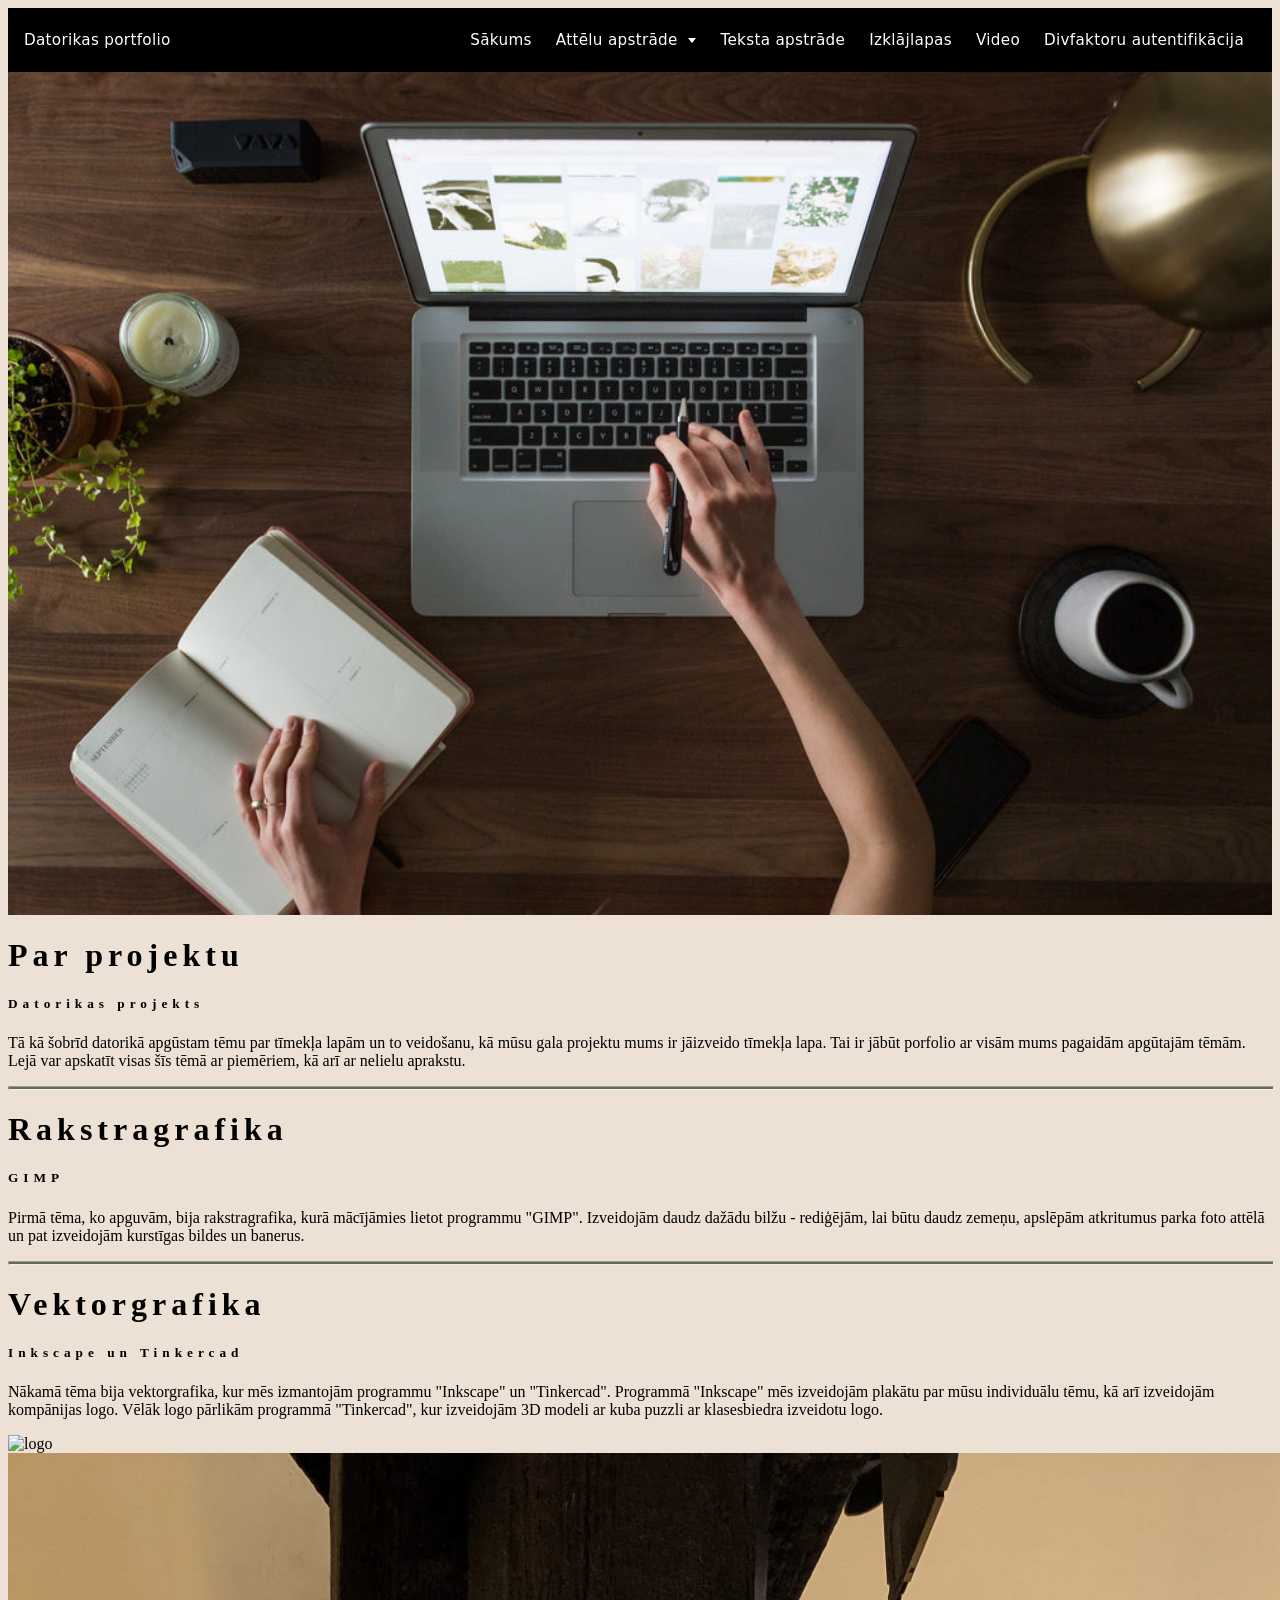
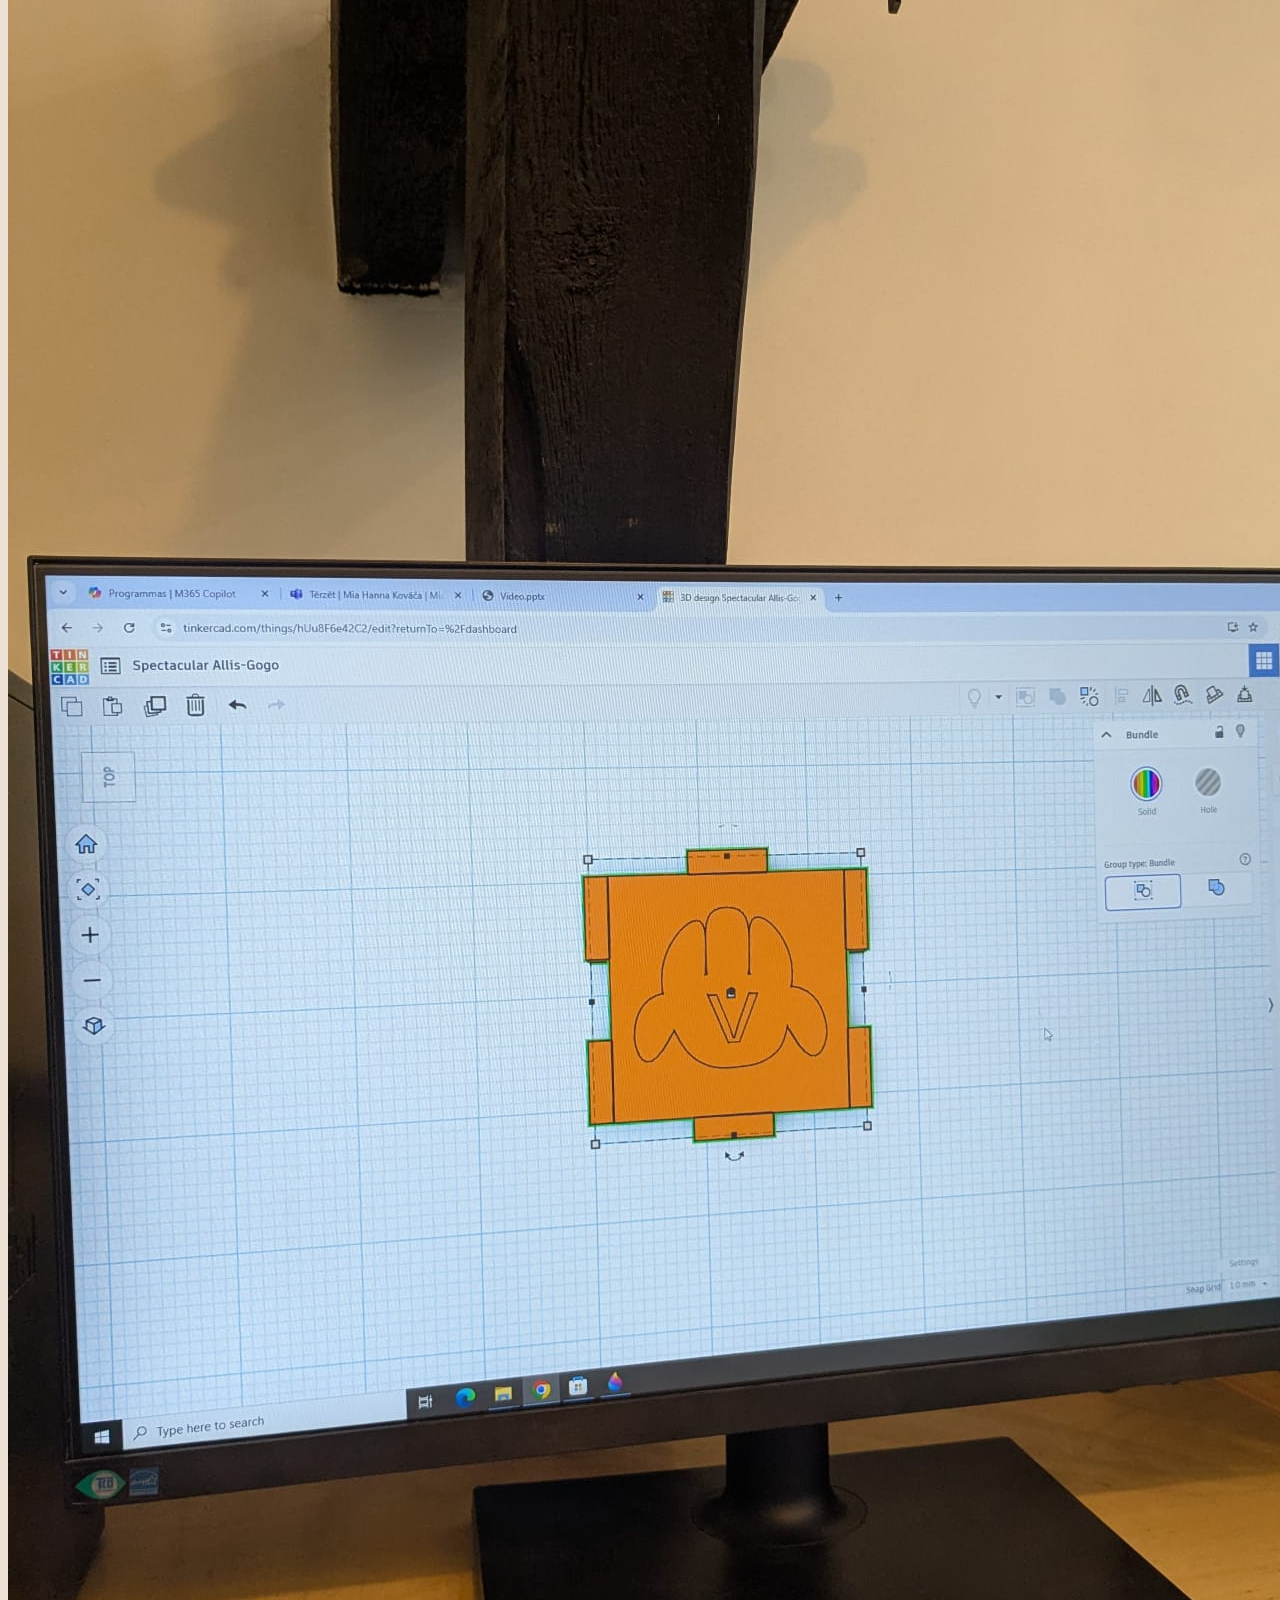
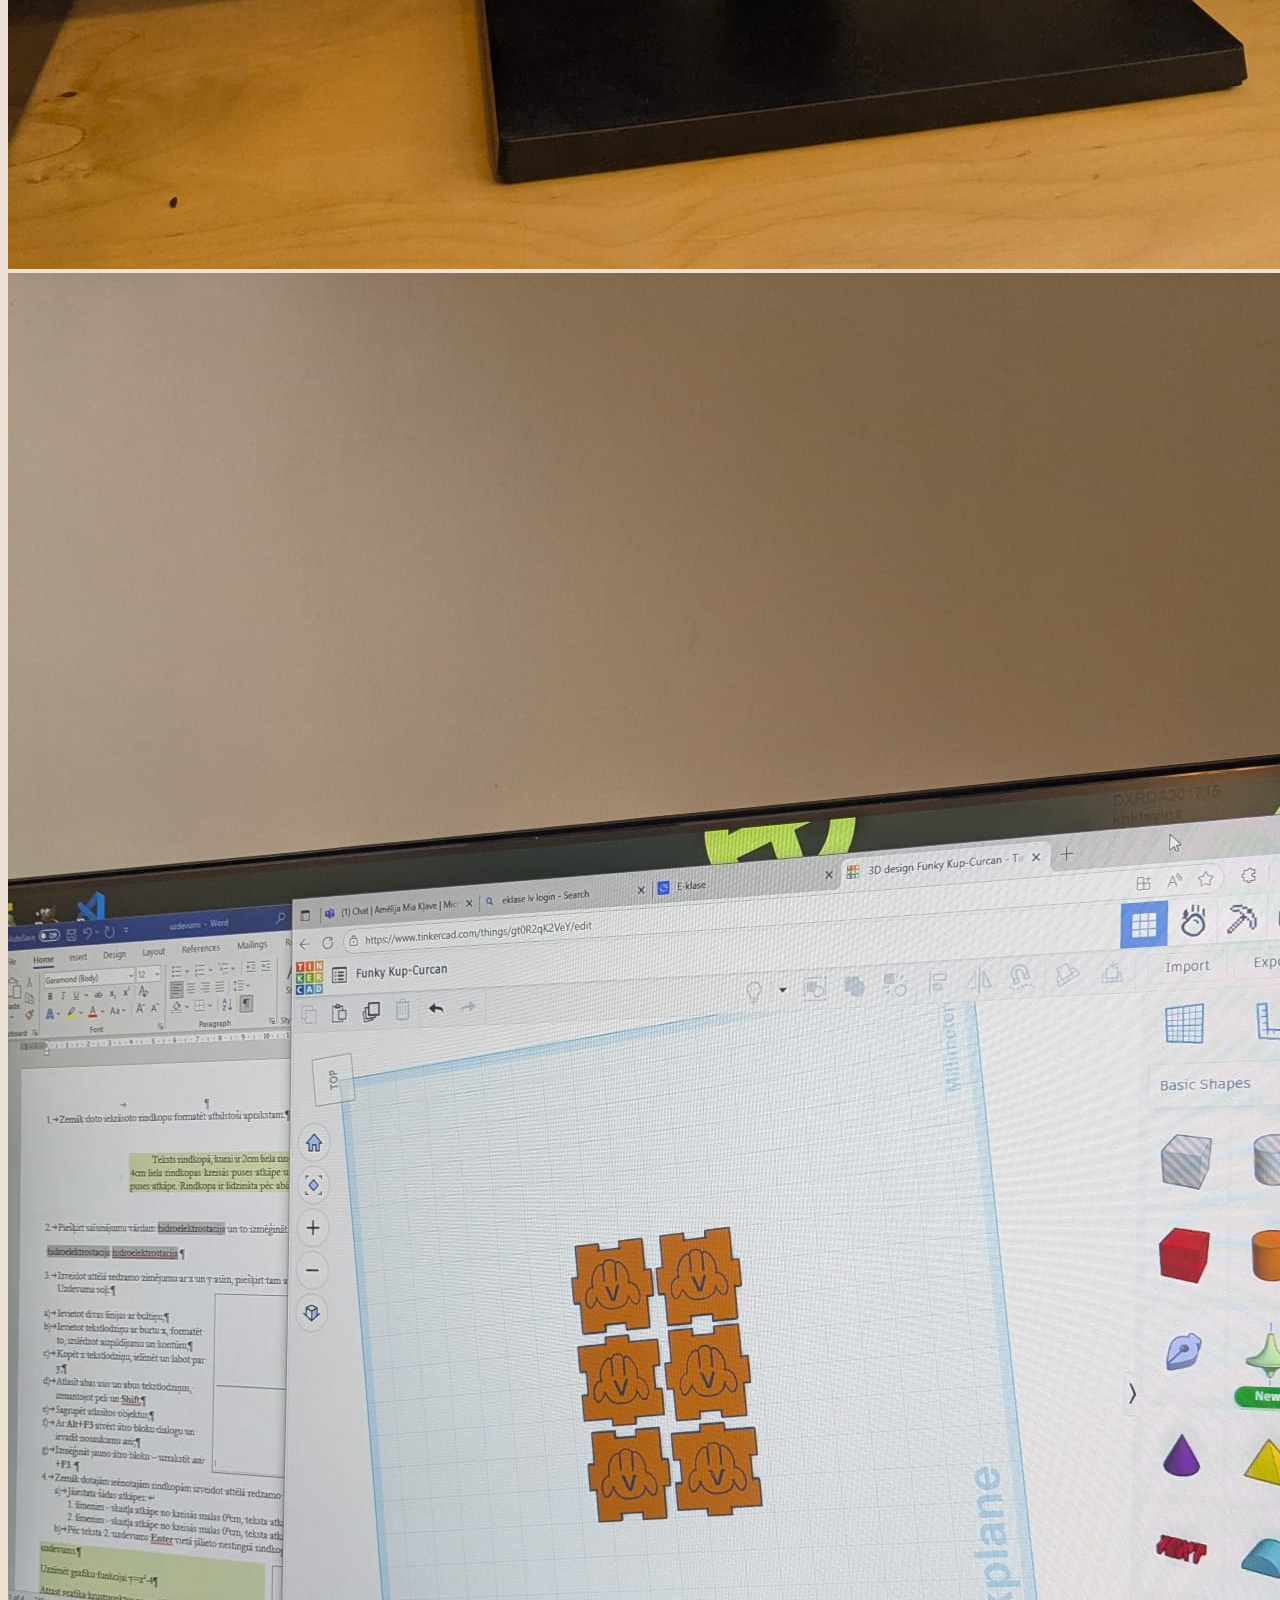
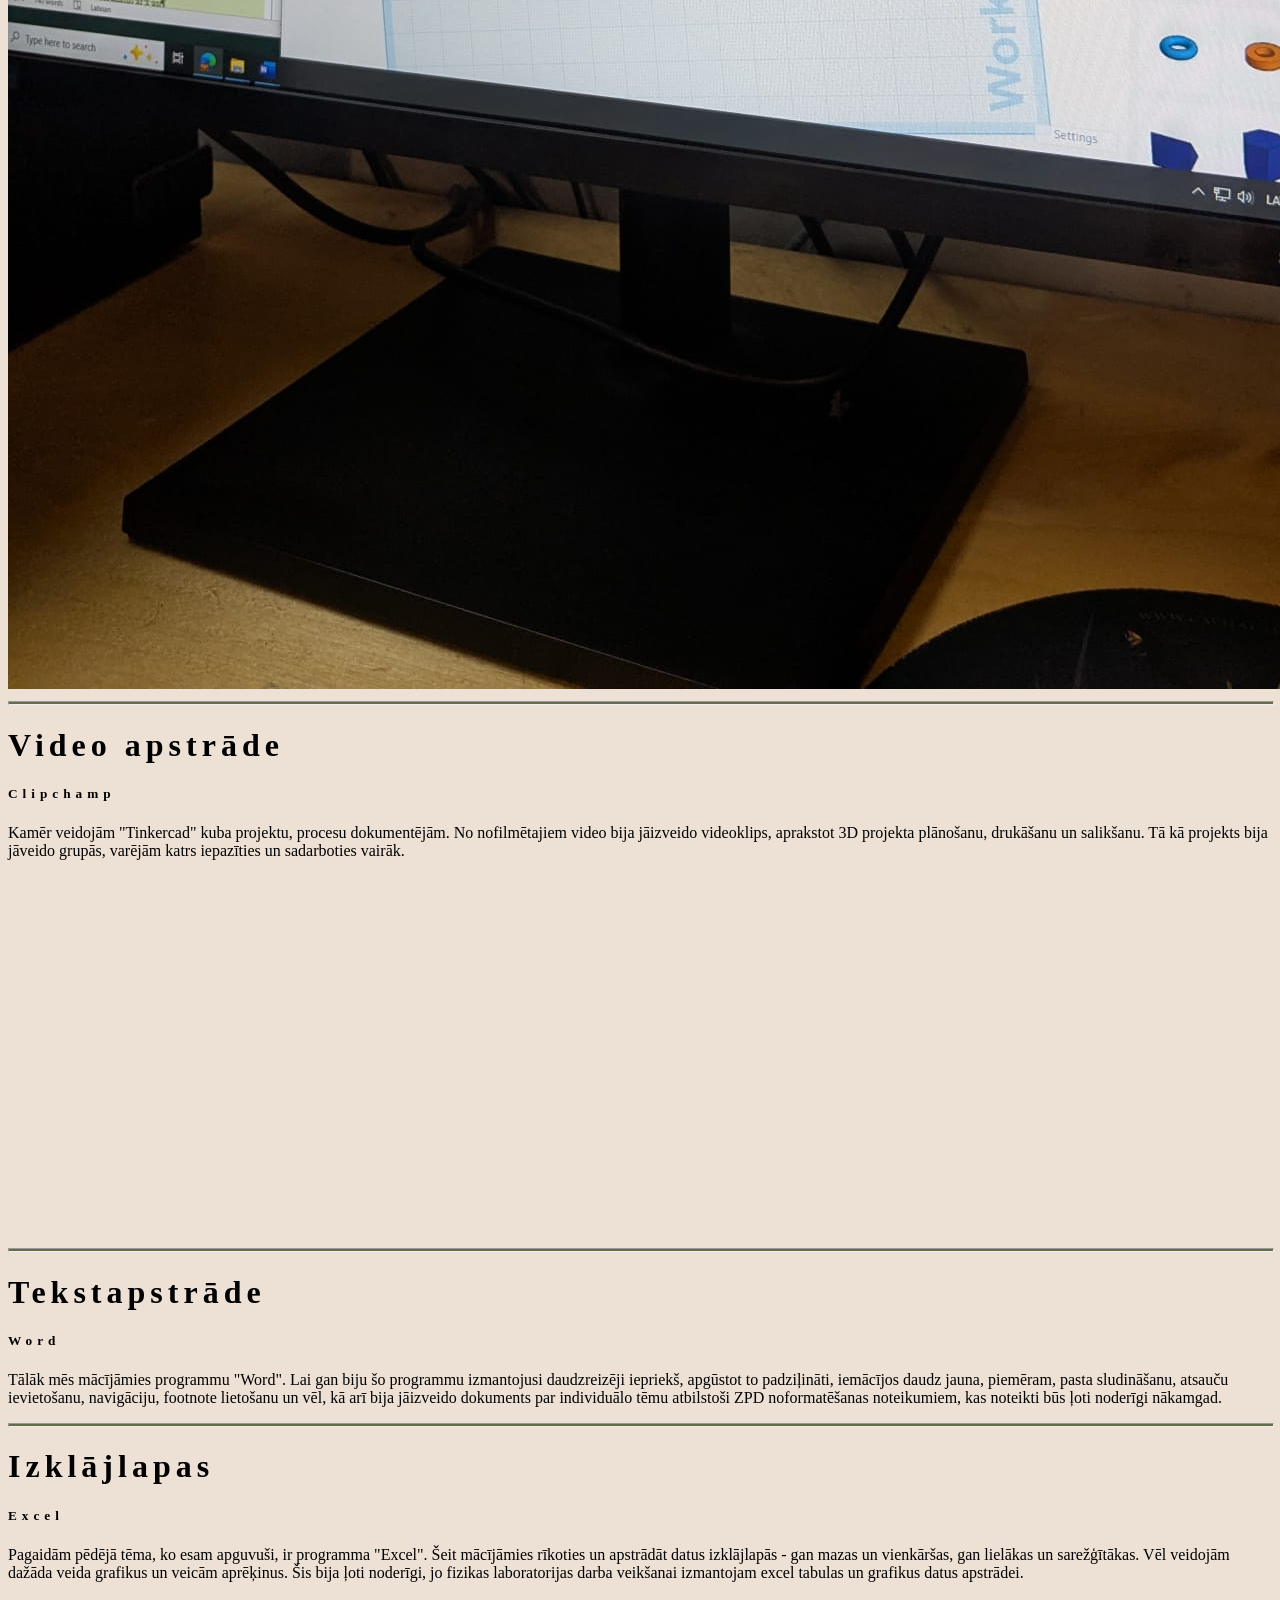
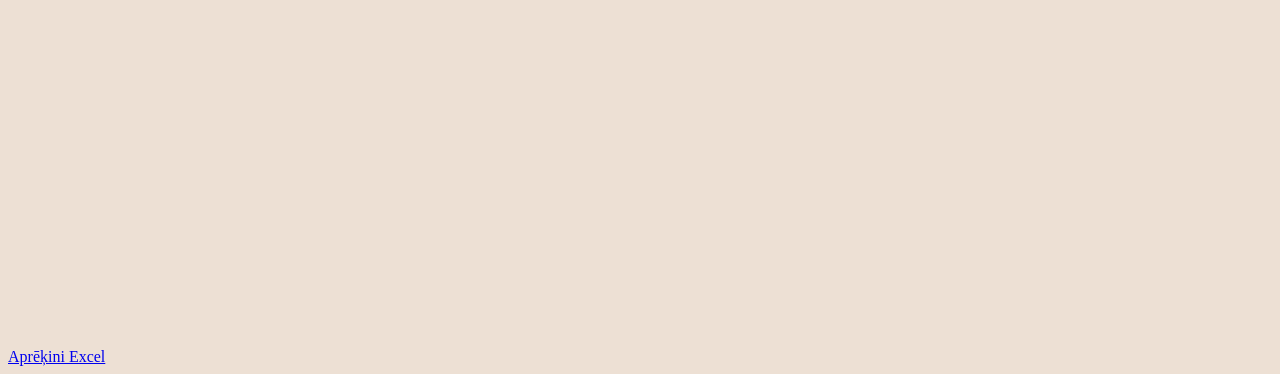
==== commit c54e1efa: "linijas un excel" ====
--- a/index.html
+++ b/index.html
@@ -55,7 +55,7 @@
       <h5 class="w3-center">Datorikas projekts</h5>
       <p class="w3-large">Tā kā šobrīd datorikā apgūstam tēmu par tīmekļa lapām un to veidošanu, kā mūsu gala projektu mums ir jāizveido tīmekļa lapa. Tai ir jābūt porfolio ar visām mums pagaidām apgūtajām tēmām. Lejā var apskatīt visas šīs tēmā ar piemēriem, kā arī ar nelielu aprakstu.</p>
     </div>
-  <hr>
+  <hr class="linija">
   
   <!-- Rakstrgrafikas Section -->
   <div class="w3-row w3-padding-64" id="rakst">
@@ -63,8 +63,9 @@
       <h1 class="w3-center">Rakstragrafika</h1>
       <h5 class="w3-center">GIMP</h5>
       <p class="w3-large">Pirmā tēma, ko apguvām, bija rakstragrafika, kurā mācījāmies lietot programmu "GIMP". Izveidojām daudz dažādu bilžu - rediģējām, lai būtu daudz zemeņu, apslēpām atkritumus parka foto attēlā un pat izveidojām kurstīgas bildes un banerus.</p>
+    
     </div>
-  <hr>
+  <hr class="linija">
 
   <!-- Vektorgrafikas Section -->
   <div class="w3-container w3-padding-64" id="vekt">
@@ -72,8 +73,11 @@
       <h1 class="w3-center">Vektorgrafika</h1>
       <h5 class="w3-center">Inkscape un Tinkercad</h5>
       <p class="w3-large">Nākamā tēma bija vektorgrafika, kur mēs izmantojām programmu "Inkscape" un "Tinkercad". Programmā "Inkscape" mēs izveidojām plakātu par mūsu individuālu tēmu, kā arī izveidojām kompānijas logo. Vēlāk logo pārlikām programmā "Tinkercad", kur izveidojām 3D modeli ar kuba puzzli ar klasesbiedra izveidotu logo.</p>
+    <img src="Images/logo.png" alt="logo">
+    <img src="Images/gabalins.jpg" alt="kuba_gabalins">
+    <img src="Images/izklatne.jpg" alt="izklatne">
     </div>
-    <hr>
+    <hr class="linija">
 
   <!-- Video apstrādes Section -->
   <div class="w3-container w3-padding-64" id="video">
@@ -81,8 +85,9 @@
       <h1 class="w3-center">Video apstrāde</h1>
       <h5 class="w3-center">Clipchamp</h5>
       <p class="w3-large">Kamēr veidojām "Tinkercad" kuba projektu, procesu dokumentējām. No nofilmētajiem video bija jāizveido videoklips, aprakstot 3D projekta plānošanu, drukāšanu un salikšanu. Tā kā projekts bija jāveido grupās, varējām katrs iepazīties un sadarboties vairāk.</p>
+      <iframe src="https://eduriga-my.sharepoint.com/personal/aklave2_edu_riga_lv/_layouts/15/embed.aspx?UniqueId=52777bee-df8d-4f22-8eed-ef585222189d&embed=%7B%22ust%22%3Atrue%2C%22hv%22%3A%22CopyEmbedCode%22%7D&referrer=StreamWebApp&referrerScenario=EmbedDialog.Create" width="640" height="360" frameborder="0" scrolling="no" allowfullscreen title="kuba_video_projekts.mp4"></iframe>
     </div>
-    <hr>
+    <hr class="linija">
 
   
   <!-- Tekstapstrādes Section -->
@@ -92,7 +97,7 @@
       <h5 class="w3-center">Word</h5>
       <p class="w3-large">Tālāk mēs mācījāmies programmu "Word". Lai gan biju šo programmu izmantojusi daudzreizēji iepriekš, apgūstot to padziļināti, iemācījos daudz jauna, piemēram, pasta sludināšanu, atsauču ievietošanu, navigāciju, footnote lietošanu un vēl, kā arī bija jāizveido dokuments par individuālo tēmu atbilstoši ZPD noformatēšanas noteikumiem, kas noteikti būs ļoti noderīgi nākamgad.</p>
     </div>
-    <hr>
+    <hr class="linija">
 
   
   <!-- Izklājlapas Section -->
@@ -101,6 +106,8 @@
       <h1 class="w3-center">Izklājlapas</h1>
       <h5 class="w3-center">Excel</h5>
       <p class="w3-large">Pagaidām pēdējā tēma, ko esam apguvuši, ir programma "Excel". Šeit mācījāmies rīkoties un apstrādāt datus izklājlapās - gan mazas un vienkāršas, gan lielākas un sarežģītākas. Vēl veidojām dažāda veida grafikus un veicām aprēķinus. Šis bija ļoti noderīgi, jo fizikas laboratorijas darba veikšanai izmantojam excel tabulas un grafikus datus apstrādei.</p>
+      <iframe width="402" height="346" frameborder="0" scrolling="no" src="https://eduriga.sharepoint.com/sites/10.edatorika2/_layouts/15/Doc.aspx?sourcedoc={c6e0bf03-e835-4ca5-b108-647830bbc1dd}&action=embedview&wdAllowInteractivity=False&wdHideGridlines=True&wdHideHeaders=True&wdDownloadButton=True&wdInConfigurator=True&wdInConfigurator=True&edaebf=rslc0"></iframe>
+    <br><a href="aprēķini.xlsx">Aprēķini Excel</a>
     </div>
   
 <!-- Footer -->
--- a/mansStils.css
+++ b/mansStils.css
@@ -1,5 +1,5 @@
 body {
-  background: white;
+  background: #ede0d4;
 }
 
 .hero-img {
@@ -8,7 +8,13 @@
   display: block;
 }
 
-/* ——— vienkārša melnā josla ar izkrītošo izvēlni ——— */
+.linija {
+  background-color: #656d4a;
+  width: 100%;
+  height: 2px;
+}
+
+/* ——— josla ar izkrītošo izvēlni ——— */
 .site-nav {
   position: sticky;
   top: 0;
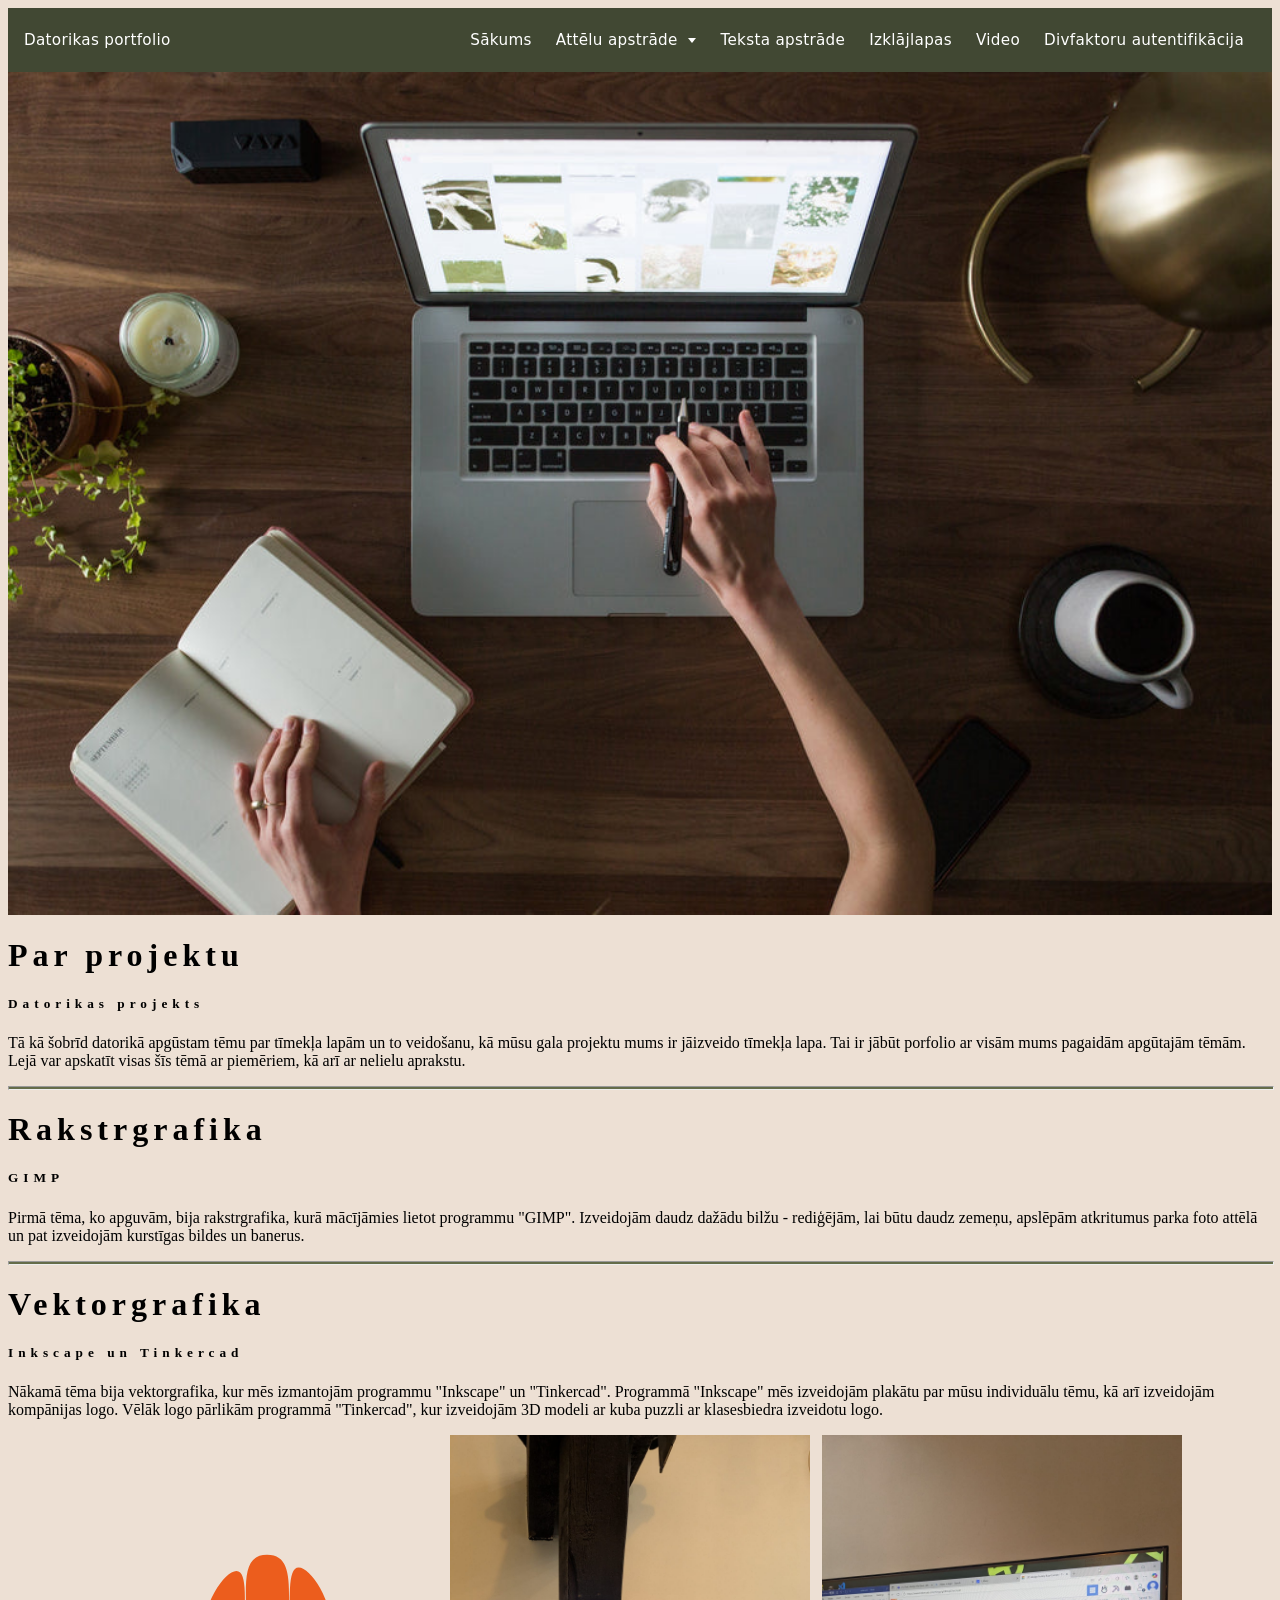
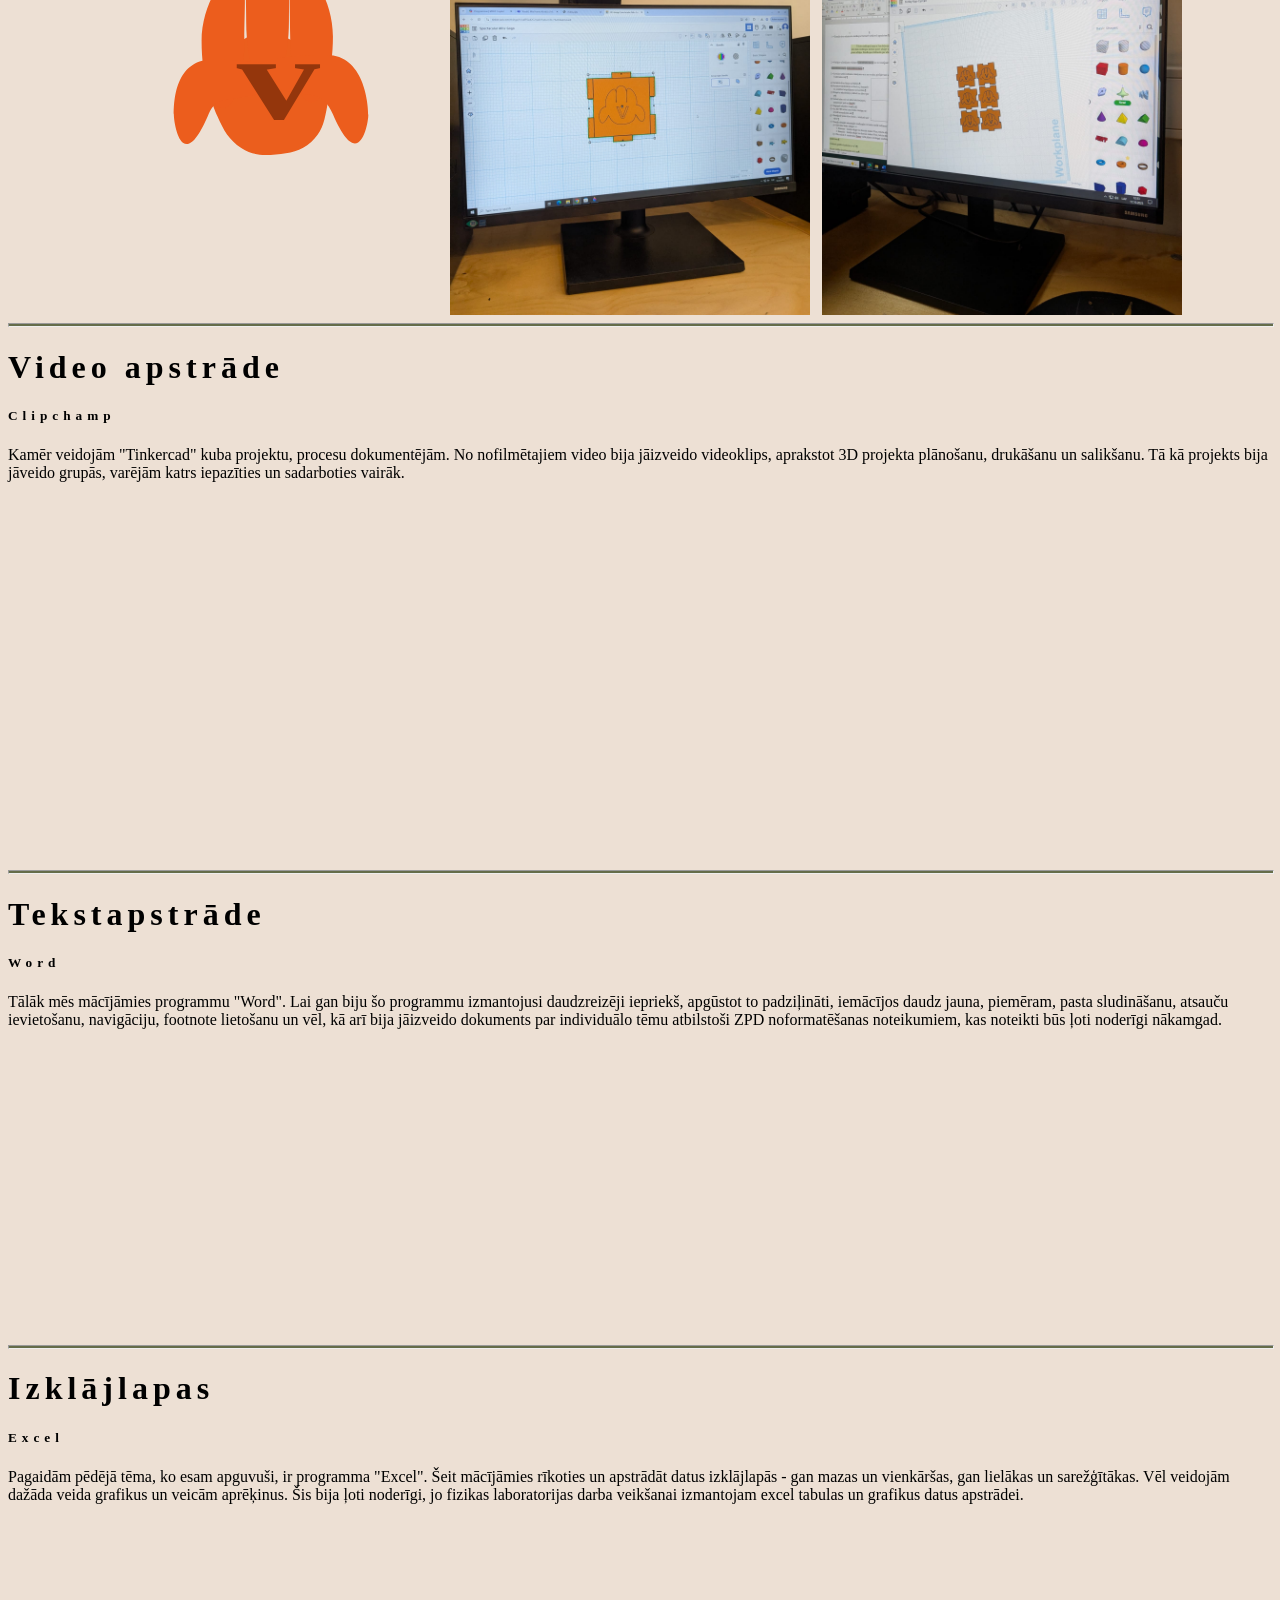
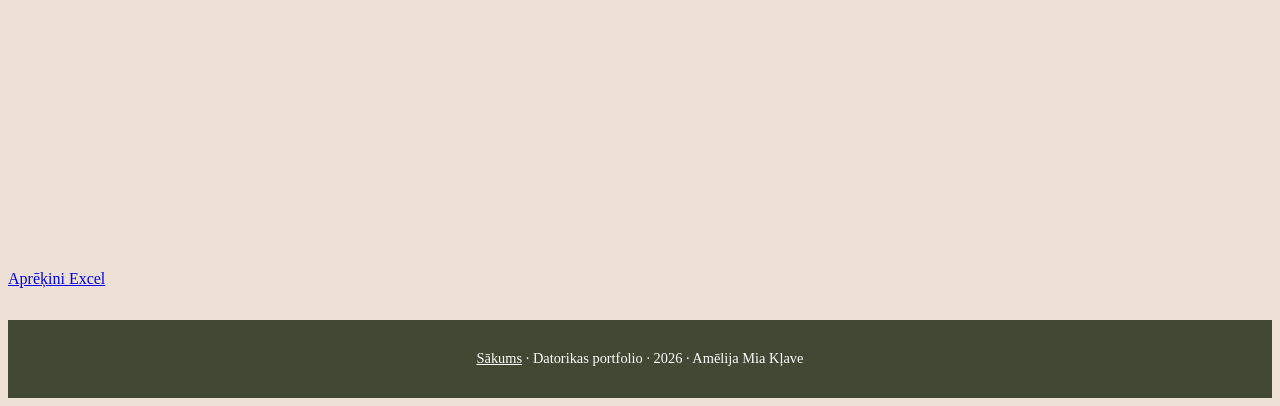
==== commit d2f2c87c: "footer un bildes" ====
--- a/index.html
+++ b/index.html
@@ -60,9 +60,9 @@
   <!-- Rakstrgrafikas Section -->
   <div class="w3-row w3-padding-64" id="rakst">
     </div><div class="w3-col m6 w3-padding-large">
-      <h1 class="w3-center">Rakstragrafika</h1>
+      <h1 class="w3-center">Rakstrgrafika</h1>
       <h5 class="w3-center">GIMP</h5>
-      <p class="w3-large">Pirmā tēma, ko apguvām, bija rakstragrafika, kurā mācījāmies lietot programmu "GIMP". Izveidojām daudz dažādu bilžu - rediģējām, lai būtu daudz zemeņu, apslēpām atkritumus parka foto attēlā un pat izveidojām kurstīgas bildes un banerus.</p>
+      <p class="w3-large">Pirmā tēma, ko apguvām, bija rakstrgrafika, kurā mācījāmies lietot programmu "GIMP". Izveidojām daudz dažādu bilžu - rediģējām, lai būtu daudz zemeņu, apslēpām atkritumus parka foto attēlā un pat izveidojām kurstīgas bildes un banerus.</p>
     
     </div>
   <hr class="linija">
@@ -73,9 +73,11 @@
       <h1 class="w3-center">Vektorgrafika</h1>
       <h5 class="w3-center">Inkscape un Tinkercad</h5>
       <p class="w3-large">Nākamā tēma bija vektorgrafika, kur mēs izmantojām programmu "Inkscape" un "Tinkercad". Programmā "Inkscape" mēs izveidojām plakātu par mūsu individuālu tēmu, kā arī izveidojām kompānijas logo. Vēlāk logo pārlikām programmā "Tinkercad", kur izveidojām 3D modeli ar kuba puzzli ar klasesbiedra izveidotu logo.</p>
-    <img src="Images/logo.png" alt="logo">
+    <div class="vektorgrafika-gallery" role="group" aria-label="Vektorgrafikas piemēri">
+    <img src="Images/logo_varis.svg" alt="logo">
     <img src="Images/gabalins.jpg" alt="kuba_gabalins">
     <img src="Images/izklatne.jpg" alt="izklatne">
+    </div>
     </div>
     <hr class="linija">
 
@@ -96,6 +98,7 @@
       <h1 class="w3-center">Tekstapstrāde</h1>
       <h5 class="w3-center">Word</h5>
       <p class="w3-large">Tālāk mēs mācījāmies programmu "Word". Lai gan biju šo programmu izmantojusi daudzreizēji iepriekš, apgūstot to padziļināti, iemācījos daudz jauna, piemēram, pasta sludināšanu, atsauču ievietošanu, navigāciju, footnote lietošanu un vēl, kā arī bija jāizveido dokuments par individuālo tēmu atbilstoši ZPD noformatēšanas noteikumiem, kas noteikti būs ļoti noderīgi nākamgad.</p>
+      <iframe src="https://eduriga-my.sharepoint.com/personal/aklave2_edu_riga_lv/_layouts/15/Doc.aspx?sourcedoc={7ee4d87d-bb94-4261-ba2a-79783305dba5}&amp;action=embedview" width="476px" height="288px" frameborder="0" title="PowerPoint Viewer">This is an embedded <a target="_blank" href="https://office.com">Microsoft Office</a> document, powered by <a target="_blank" href="https://office.com/webapps">Office</a>ZPD formatēts dokuments par divfaktoru autentifikāciju</iframe>
     </div>
     <hr class="linija">
 
@@ -110,8 +113,8 @@
     <br><a href="aprēķini.xlsx">Aprēķini Excel</a>
     </div>
   
-<!-- Footer -->
-<footer class="w3-center w3-light-grey w3-padding-32">
+<footer class="site-footer">
+  <p><a href="#home">Sākums</a> · Datorikas portfolio · 2026 · Amēlija Mia Kļave</p>
 </footer>
     </body>
 </html>
--- a/mansStils.css
+++ b/mansStils.css
@@ -6,6 +6,45 @@
   width: 100%;
   height: auto;
   display: block;
+}
+
+.vektorgrafika-gallery {
+  display: flex;
+  flex-wrap: wrap;
+  align-items: center;
+  justify-content: center;
+  gap: 0.75rem;
+  margin-top: 1rem;
+}
+
+.vektorgrafika-gallery img {
+  /*max-width: min(28%, 180px);*/
+  max-height: 480px;
+  width: auto;
+  height: auto;
+  object-fit: contain;
+}
+
+.site-footer {
+  box-sizing: border-box;
+  width: 100%;
+  max-width: none;
+  margin: 2rem 0 0;
+  padding: 1rem 1.25rem;
+  text-align: center;
+  font-size: 0.9rem;
+  border-radius: 0;
+  background: #414833;
+  color: #fff;
+}
+
+.site-footer a {
+  color: inherit;
+}
+
+.site-footer a:hover,
+.site-footer a:focus-visible {
+  color: #7f5539;
 }
 
 .linija {
@@ -25,14 +64,14 @@
   gap: 0.5rem 1.5rem;
   min-height: 3rem;
   padding: 0.5rem 1rem;
-  background: #000;
+  background: #414833;
   font-family: system-ui, -apple-system, "Segoe UI", sans-serif;
   font-size: 0.95rem;
   letter-spacing: 0.02em;
 }
 
 .site-nav__brand {
-  color: #fff;
+  color: #ffffff;
   margin-right: auto;
 }
 
@@ -67,7 +106,7 @@
 .site-nav__list > li > a:focus-visible,
 .site-nav__trigger:hover,
 .site-nav__trigger:focus-visible {
-  background: #c0c0c0;
+  background: #ffffff;
   color: #000;
   outline: none;
 }
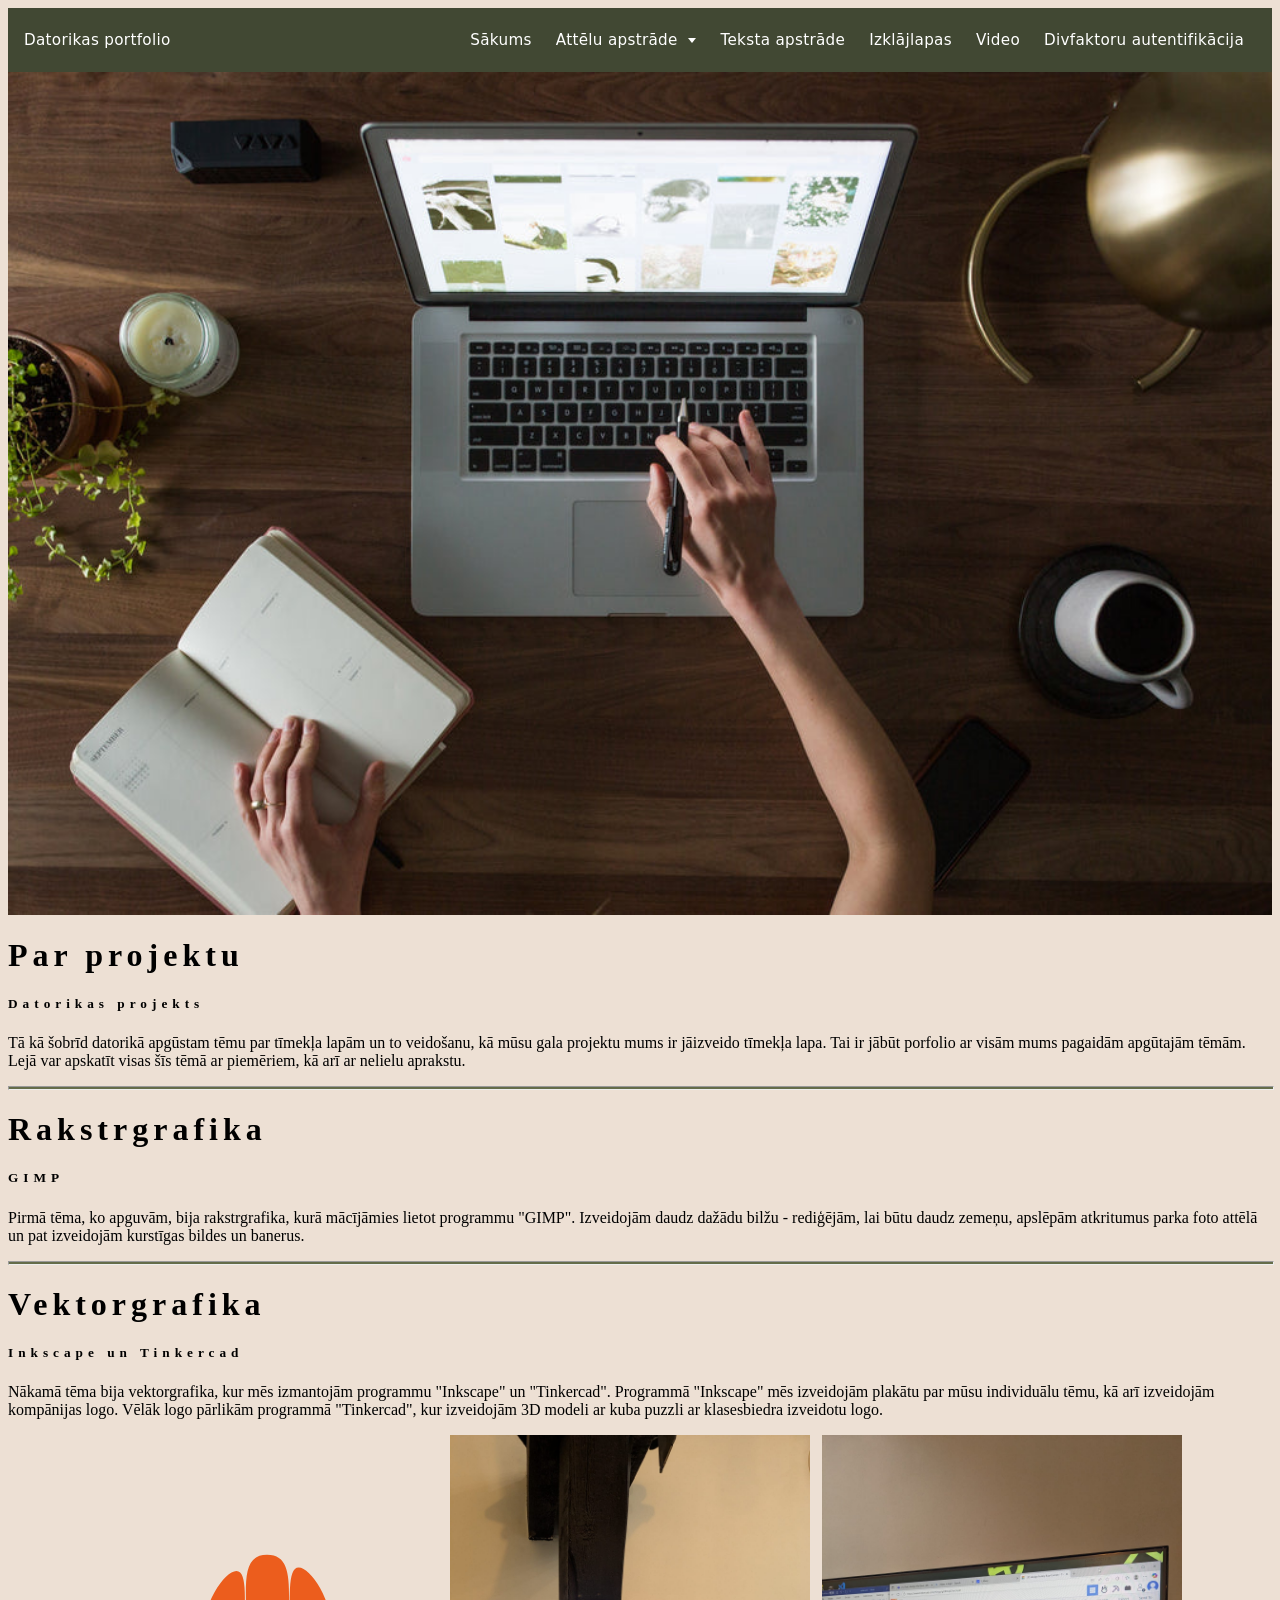
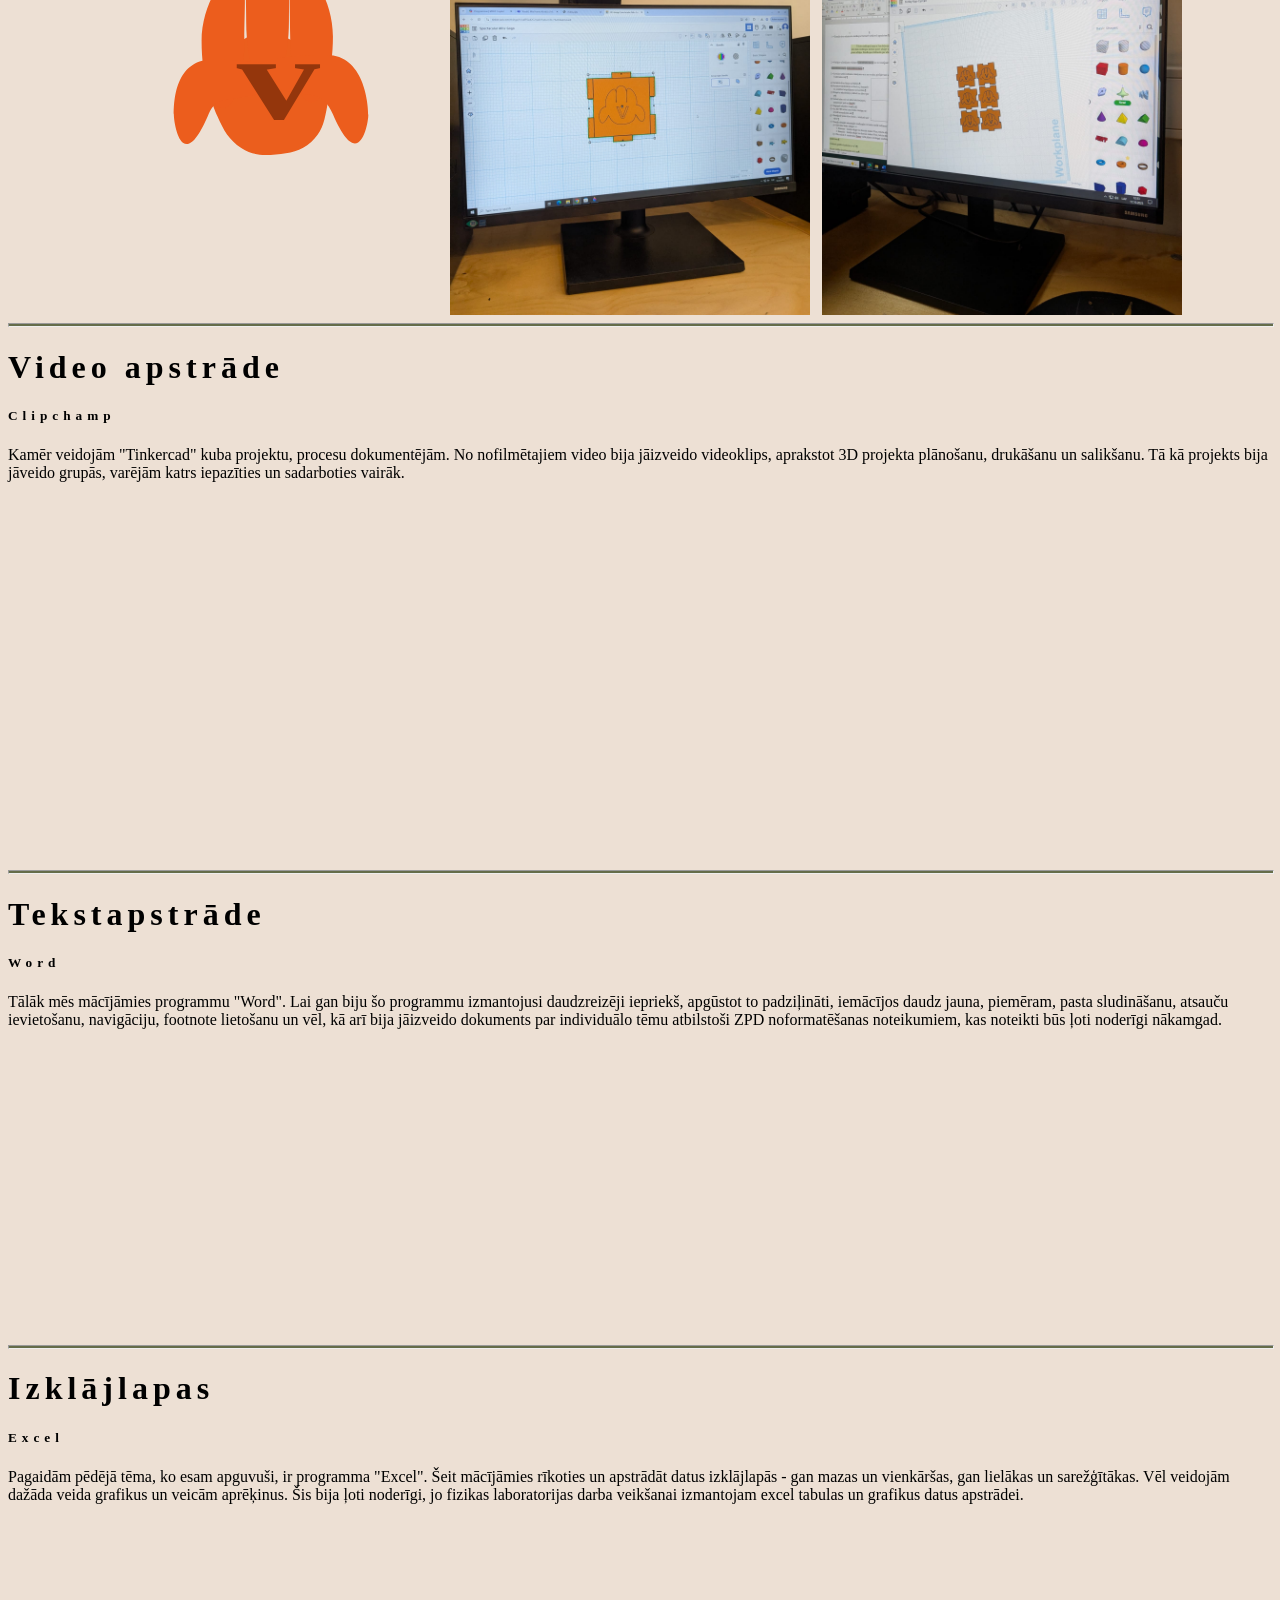
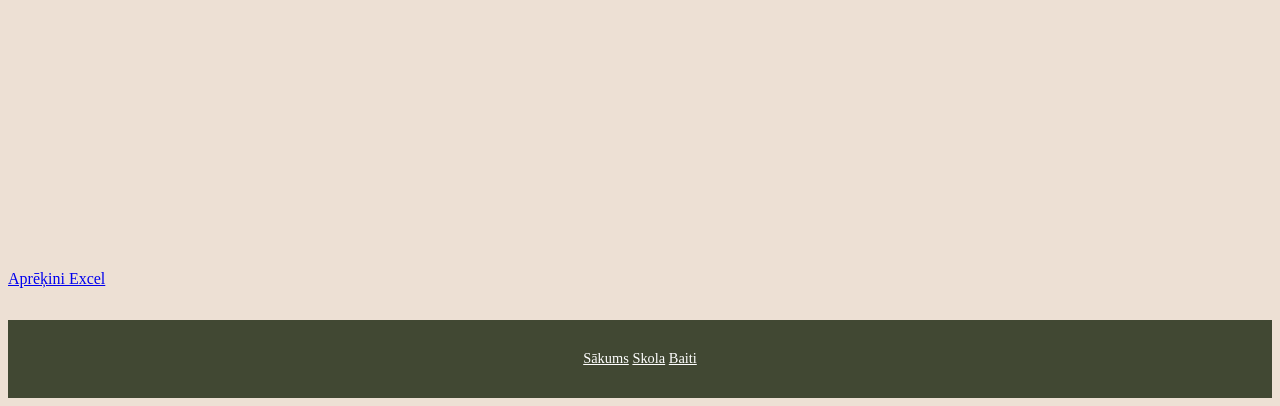
==== commit 2da08f56: "" ====
--- a/index.html
+++ b/index.html
@@ -114,7 +114,7 @@
     </div>
   
 <footer class="site-footer">
-  <p><a href="#home">Sākums</a> · Datorikas portfolio · 2026 · Amēlija Mia Kļave</p>
+    <p><a href="#home">Sākums</a> <a href="skola.html">Skola</a>  <a href="baiti.html">Baiti</a></p>
 </footer>
     </body>
 </html>
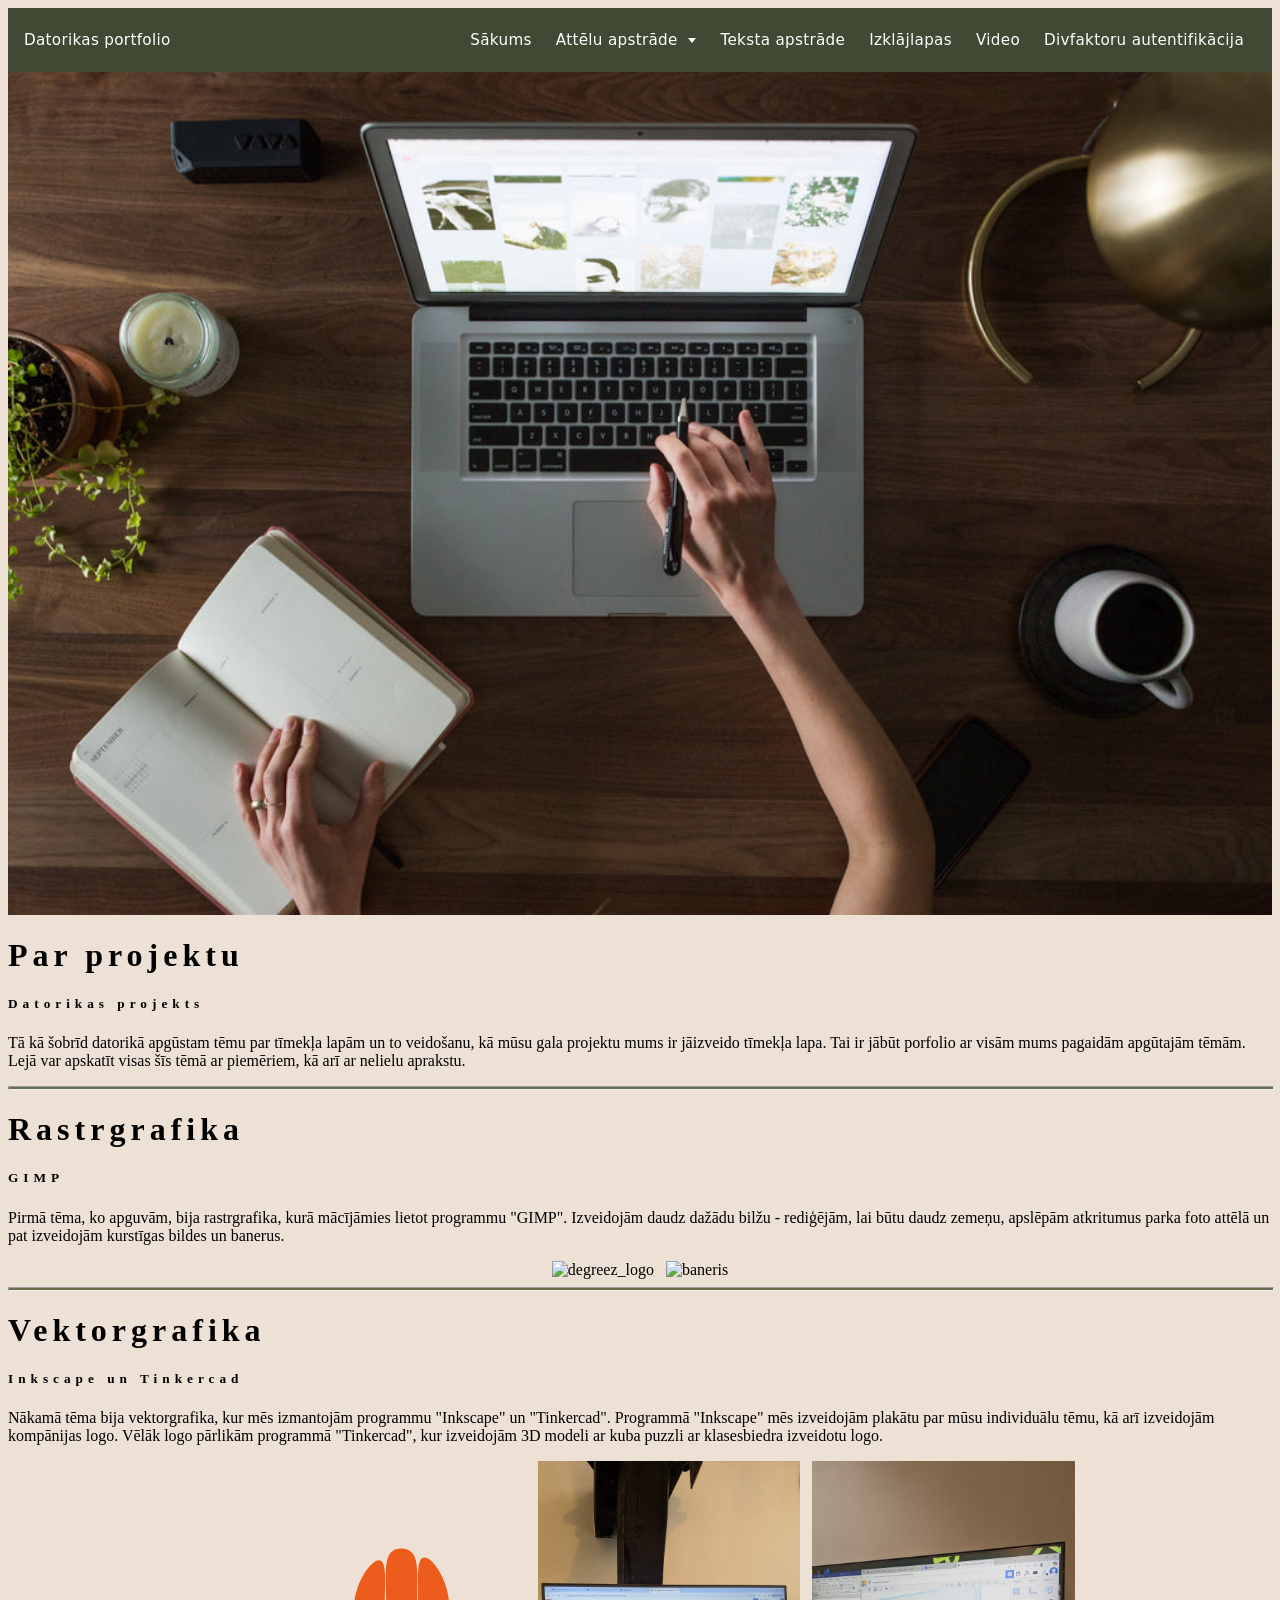
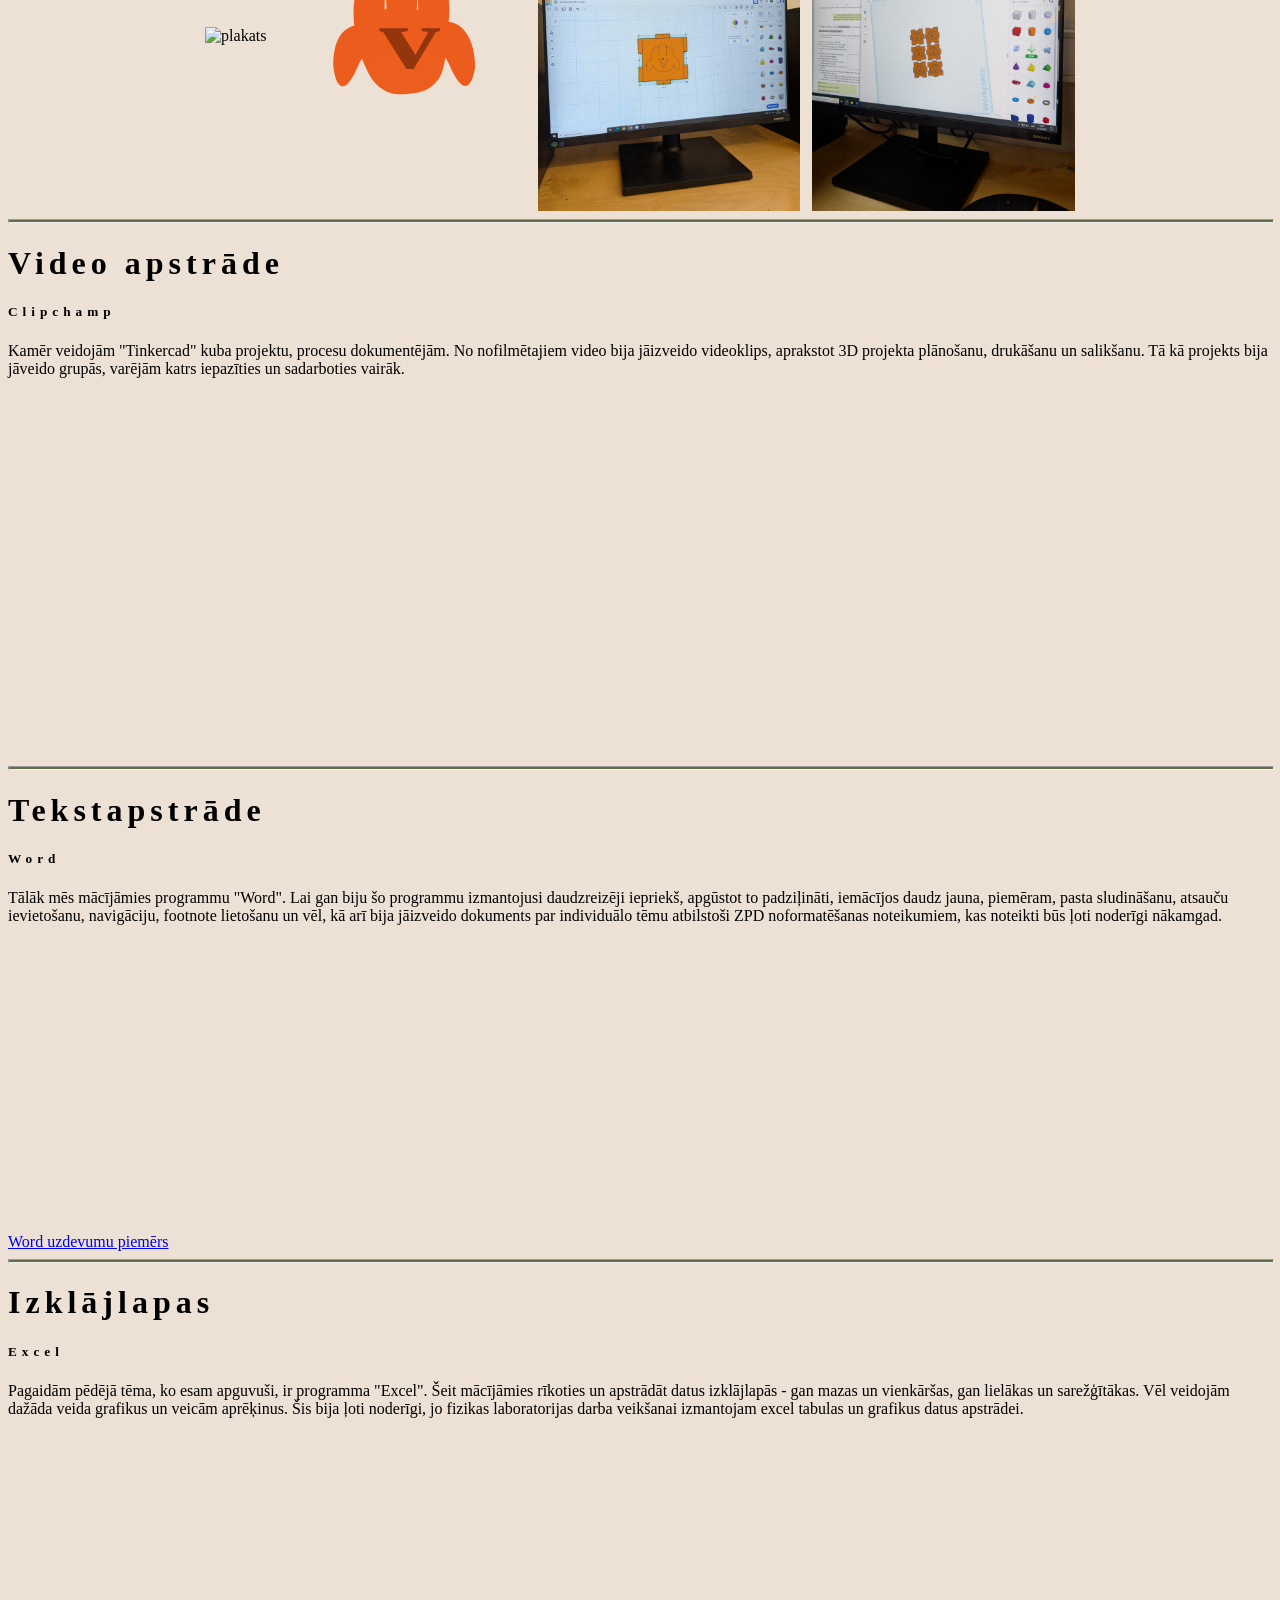
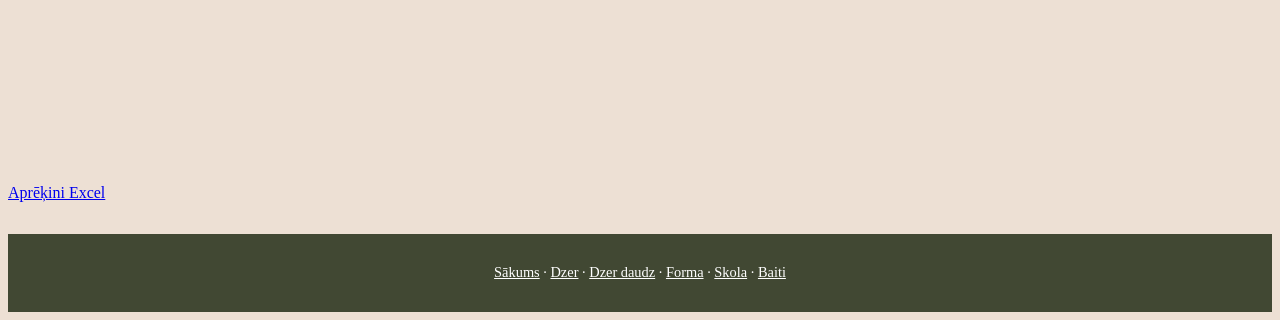
==== commit 3a88dad0: "finalsssss" ====
--- a/index.html
+++ b/index.html
@@ -60,10 +60,12 @@
   <!-- Rakstrgrafikas Section -->
   <div class="w3-row w3-padding-64" id="rakst">
     </div><div class="w3-col m6 w3-padding-large">
-      <h1 class="w3-center">Rakstrgrafika</h1>
+      <h1 class="w3-center">Rastrgrafika</h1>
       <h5 class="w3-center">GIMP</h5>
-      <p class="w3-large">Pirmā tēma, ko apguvām, bija rakstrgrafika, kurā mācījāmies lietot programmu "GIMP". Izveidojām daudz dažādu bilžu - rediģējām, lai būtu daudz zemeņu, apslēpām atkritumus parka foto attēlā un pat izveidojām kurstīgas bildes un banerus.</p>
-    
+      <p class="w3-large">Pirmā tēma, ko apguvām, bija rastrgrafika, kurā mācījāmies lietot programmu "GIMP". Izveidojām daudz dažādu bilžu - rediģējām, lai būtu daudz zemeņu, apslēpām atkritumus parka foto attēlā un pat izveidojām kurstīgas bildes un banerus.</p>
+      <div class="vektorgrafika-gallery" role="group" aria-label="Vektorgrafikas piemēri">
+      <img src="Images/degreez_logo_snip.PNG" alt="degreez_logo"/>
+      <img src="Images/divfaktoruBaneris1.gif" alt="baneris"/>
     </div>
   <hr class="linija">
 
@@ -74,7 +76,8 @@
       <h5 class="w3-center">Inkscape un Tinkercad</h5>
       <p class="w3-large">Nākamā tēma bija vektorgrafika, kur mēs izmantojām programmu "Inkscape" un "Tinkercad". Programmā "Inkscape" mēs izveidojām plakātu par mūsu individuālu tēmu, kā arī izveidojām kompānijas logo. Vēlāk logo pārlikām programmā "Tinkercad", kur izveidojām 3D modeli ar kuba puzzli ar klasesbiedra izveidotu logo.</p>
     <div class="vektorgrafika-gallery" role="group" aria-label="Vektorgrafikas piemēri">
-    <img src="Images/logo_varis.svg" alt="logo">
+    <img src="Images/divfaktoru_plakats.svg" alt="plakats"/>
+    <img src="Images/logo_varis.svg" alt="logo"/>
     <img src="Images/gabalins.jpg" alt="kuba_gabalins">
     <img src="Images/izklatne.jpg" alt="izklatne">
     </div>
@@ -98,7 +101,7 @@
       <h1 class="w3-center">Tekstapstrāde</h1>
       <h5 class="w3-center">Word</h5>
       <p class="w3-large">Tālāk mēs mācījāmies programmu "Word". Lai gan biju šo programmu izmantojusi daudzreizēji iepriekš, apgūstot to padziļināti, iemācījos daudz jauna, piemēram, pasta sludināšanu, atsauču ievietošanu, navigāciju, footnote lietošanu un vēl, kā arī bija jāizveido dokuments par individuālo tēmu atbilstoši ZPD noformatēšanas noteikumiem, kas noteikti būs ļoti noderīgi nākamgad.</p>
-      <iframe src="https://eduriga-my.sharepoint.com/personal/aklave2_edu_riga_lv/_layouts/15/Doc.aspx?sourcedoc={7ee4d87d-bb94-4261-ba2a-79783305dba5}&amp;action=embedview" width="476px" height="288px" frameborder="0" title="PowerPoint Viewer">This is an embedded <a target="_blank" href="https://office.com">Microsoft Office</a> document, powered by <a target="_blank" href="https://office.com/webapps">Office</a>ZPD formatēts dokuments par divfaktoru autentifikāciju</iframe>
+      <iframe src="https://eduriga-my.sharepoint.com/personal/aklave2_edu_riga_lv/_layouts/15/Doc.aspx?sourcedoc={7ee4d87d-bb94-4261-ba2a-79783305dba5}&amp;action=embedview" width="476px" height="288px" frameborder="0" title="PowerPoint Viewer">This is an embedded <a target="_blank" href="https://office.com">Microsoft Office</a> document, powered by <a target="_blank" href="https://office.com/webapps">Office</a>.</iframe>    <br><a href="INF.docx">Word uzdevumu piemērs</a>
     </div>
     <hr class="linija">
 
@@ -114,7 +117,7 @@
     </div>
   
 <footer class="site-footer">
-    <p><a href="#home">Sākums</a> <a href="skola.html">Skola</a>  <a href="baiti.html">Baiti</a></p>
+    <p><a href="index.html">Sākums</a> · <a href="dzer.html">Dzer</a> · <a href="dzerdaudz.html">Dzer daudz</a> · <a href="forma.html">Forma</a> · <a href="skola.html">Skola</a> · <a href="baiti.html">Baiti</a></p>
 </footer>
     </body>
 </html>
--- a/mansStils.css
+++ b/mansStils.css
@@ -19,7 +19,7 @@
 
 .vektorgrafika-gallery img {
   /*max-width: min(28%, 180px);*/
-  max-height: 480px;
+  max-height: 350px;
   width: auto;
   height: auto;
   object-fit: contain;
